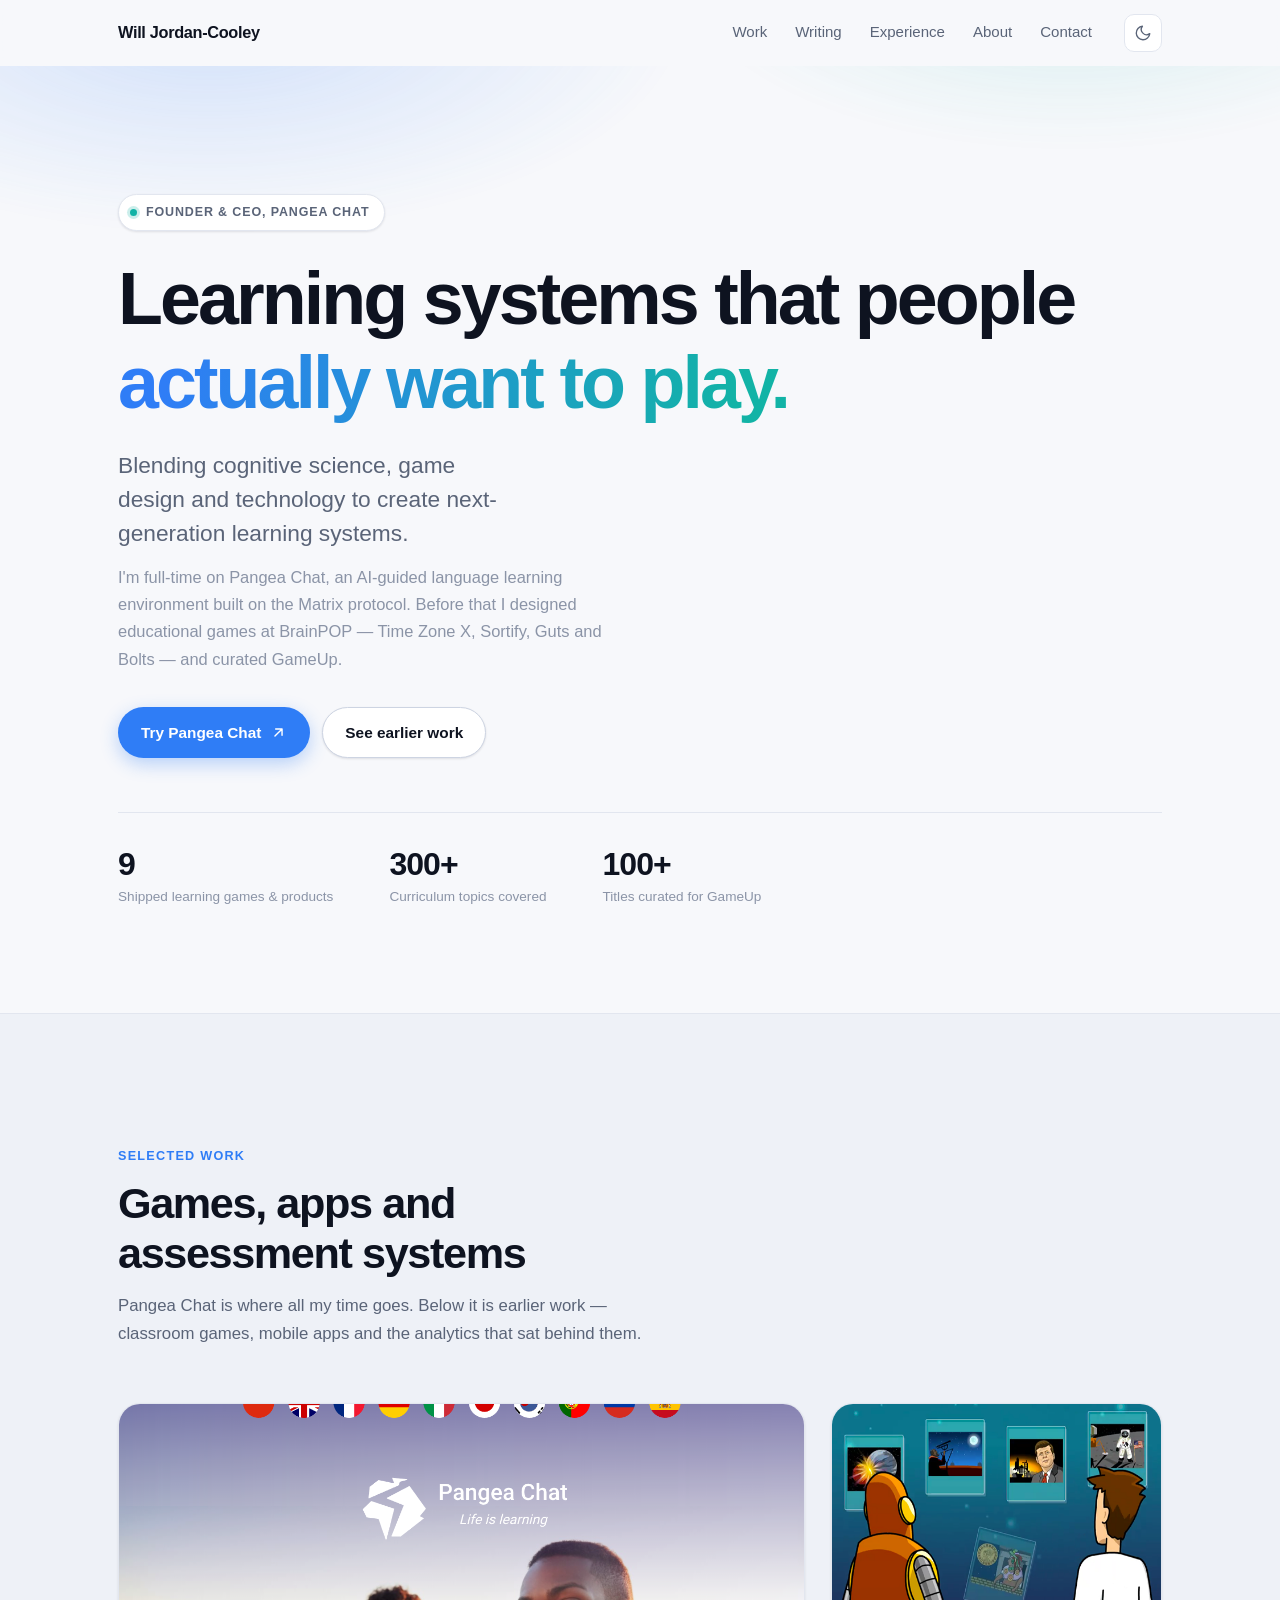
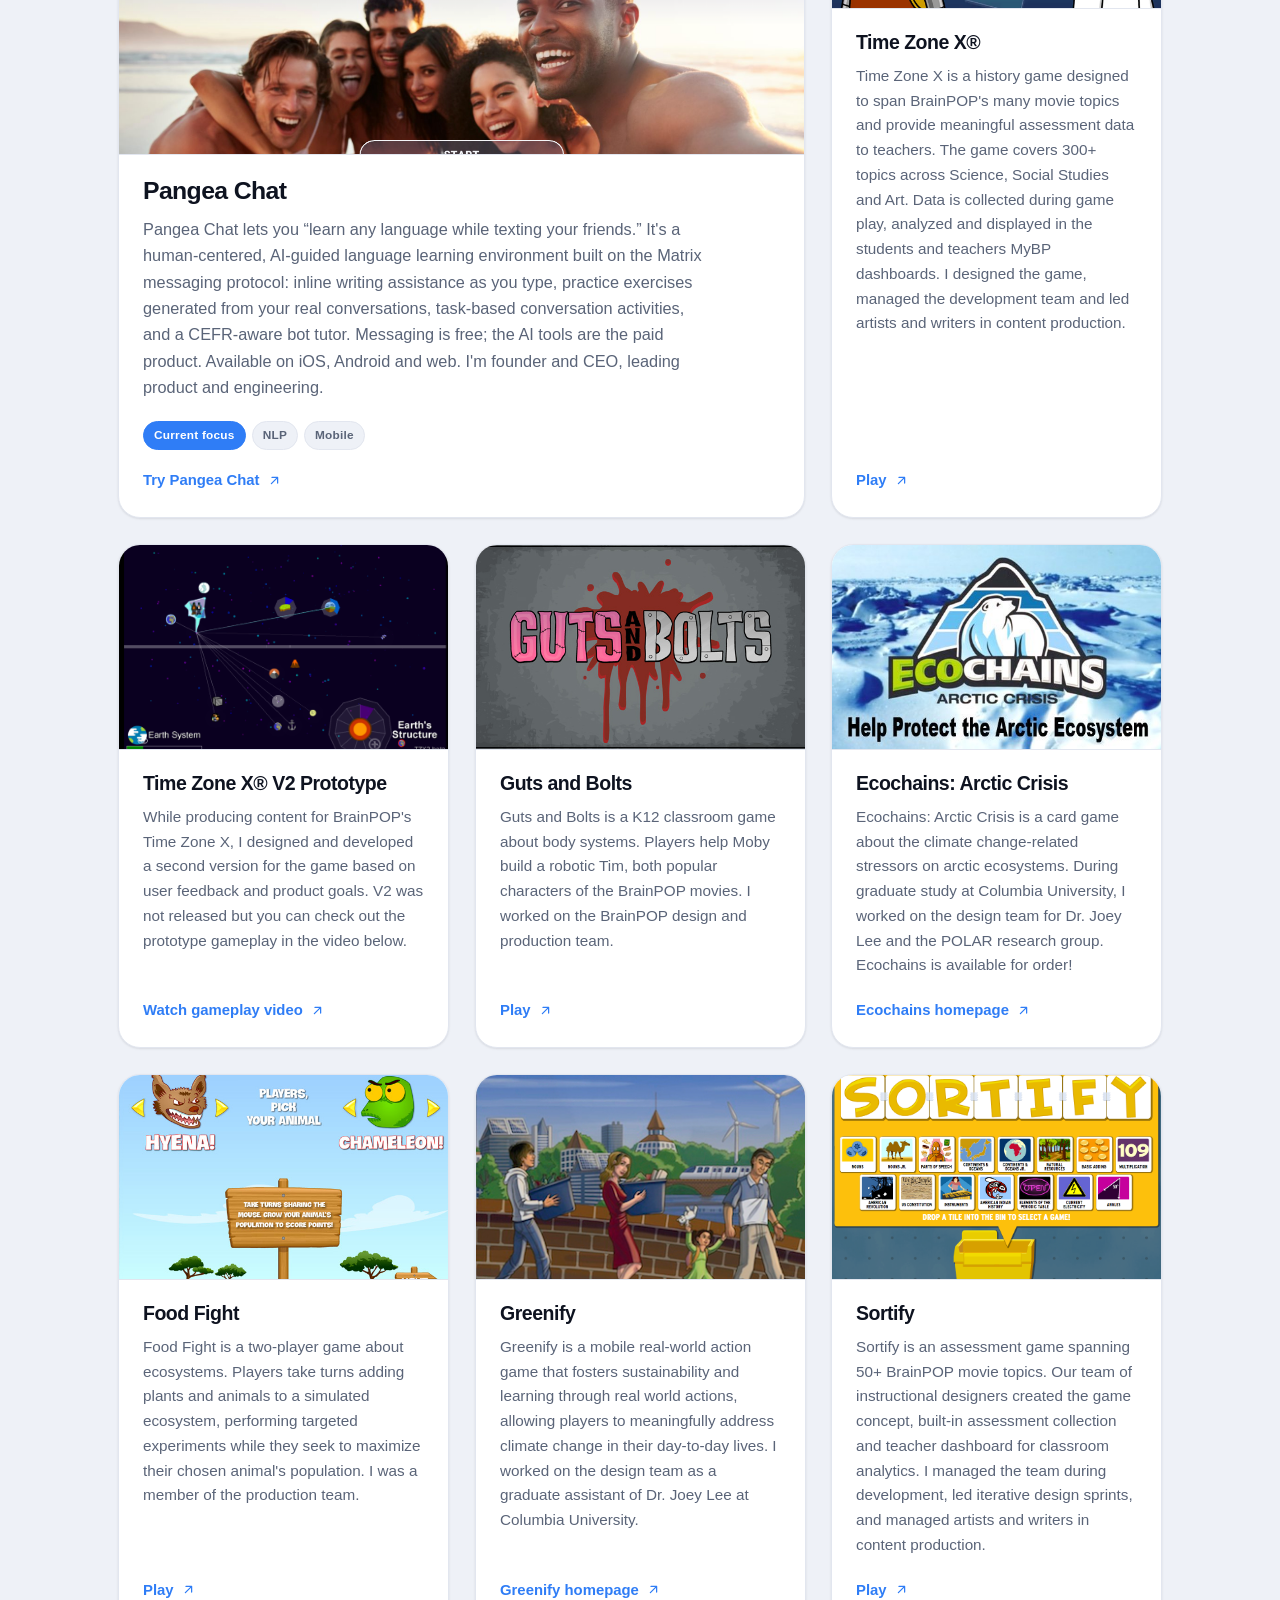
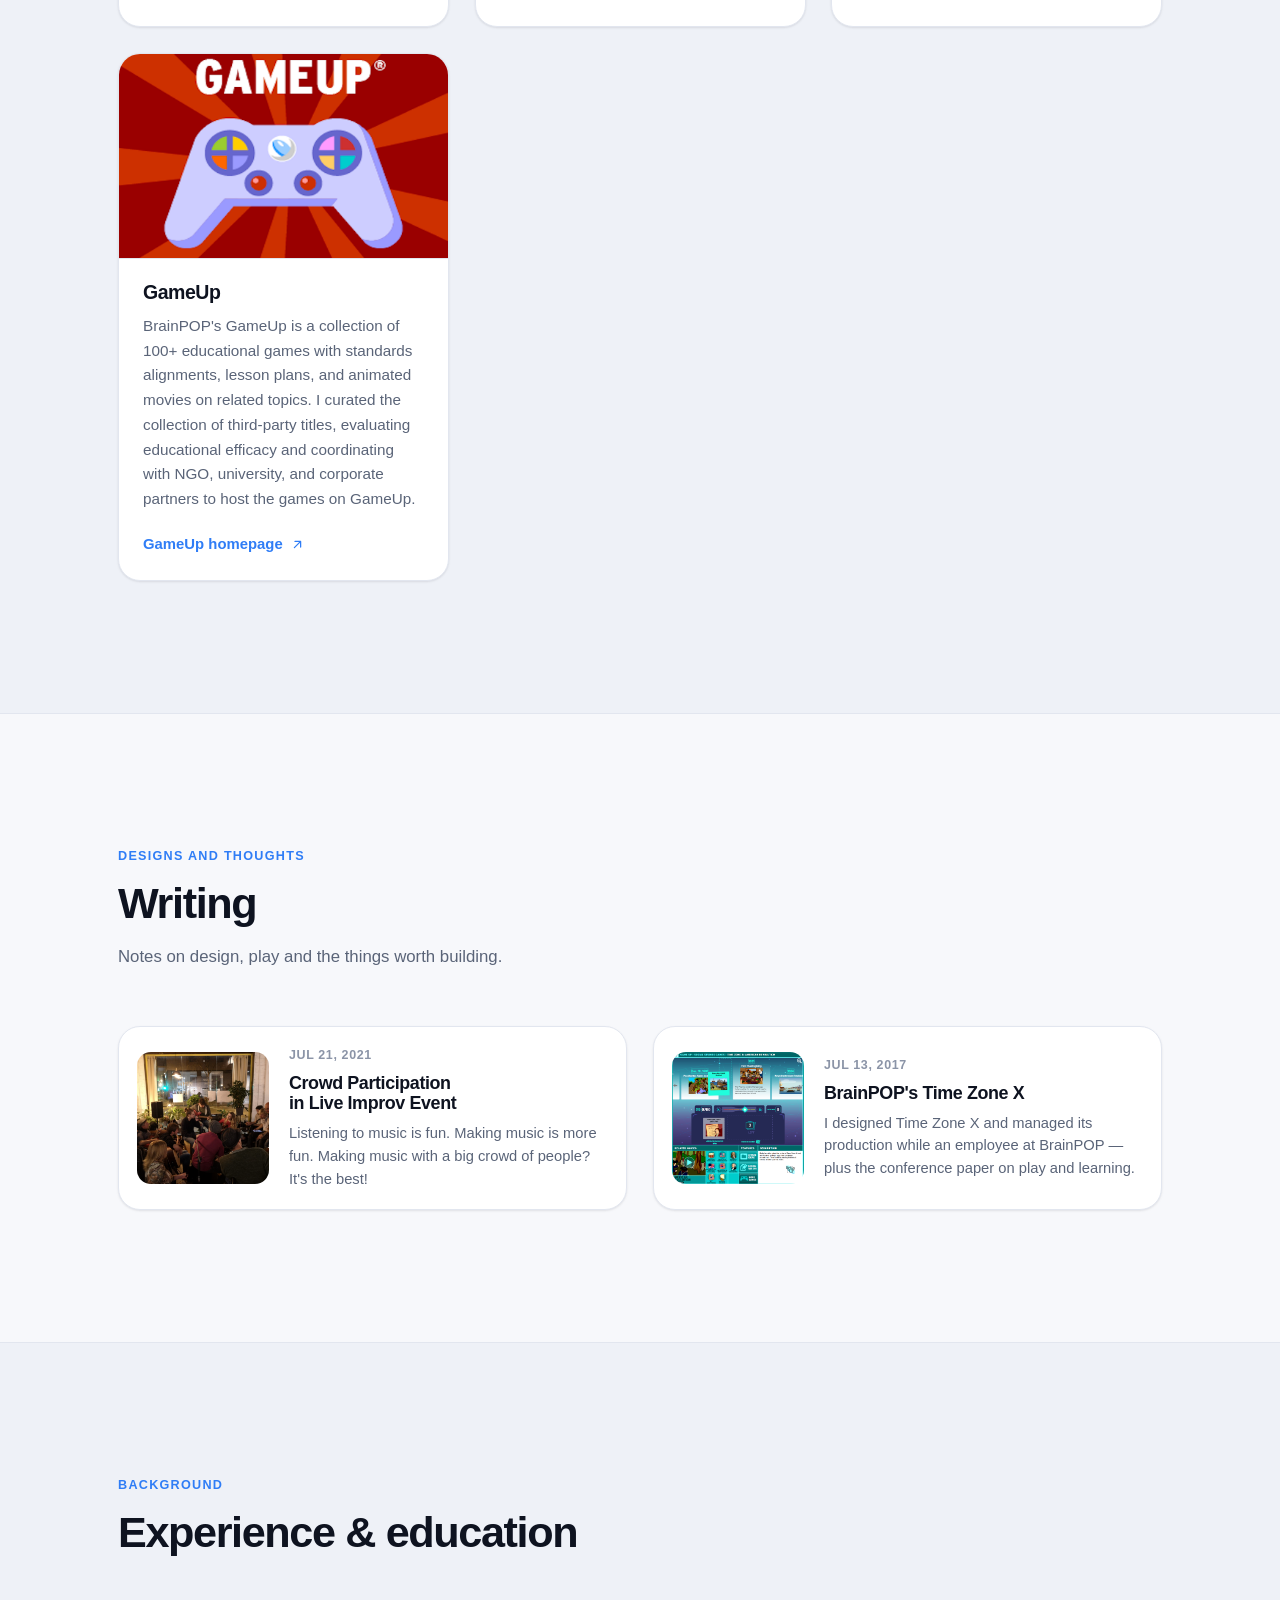
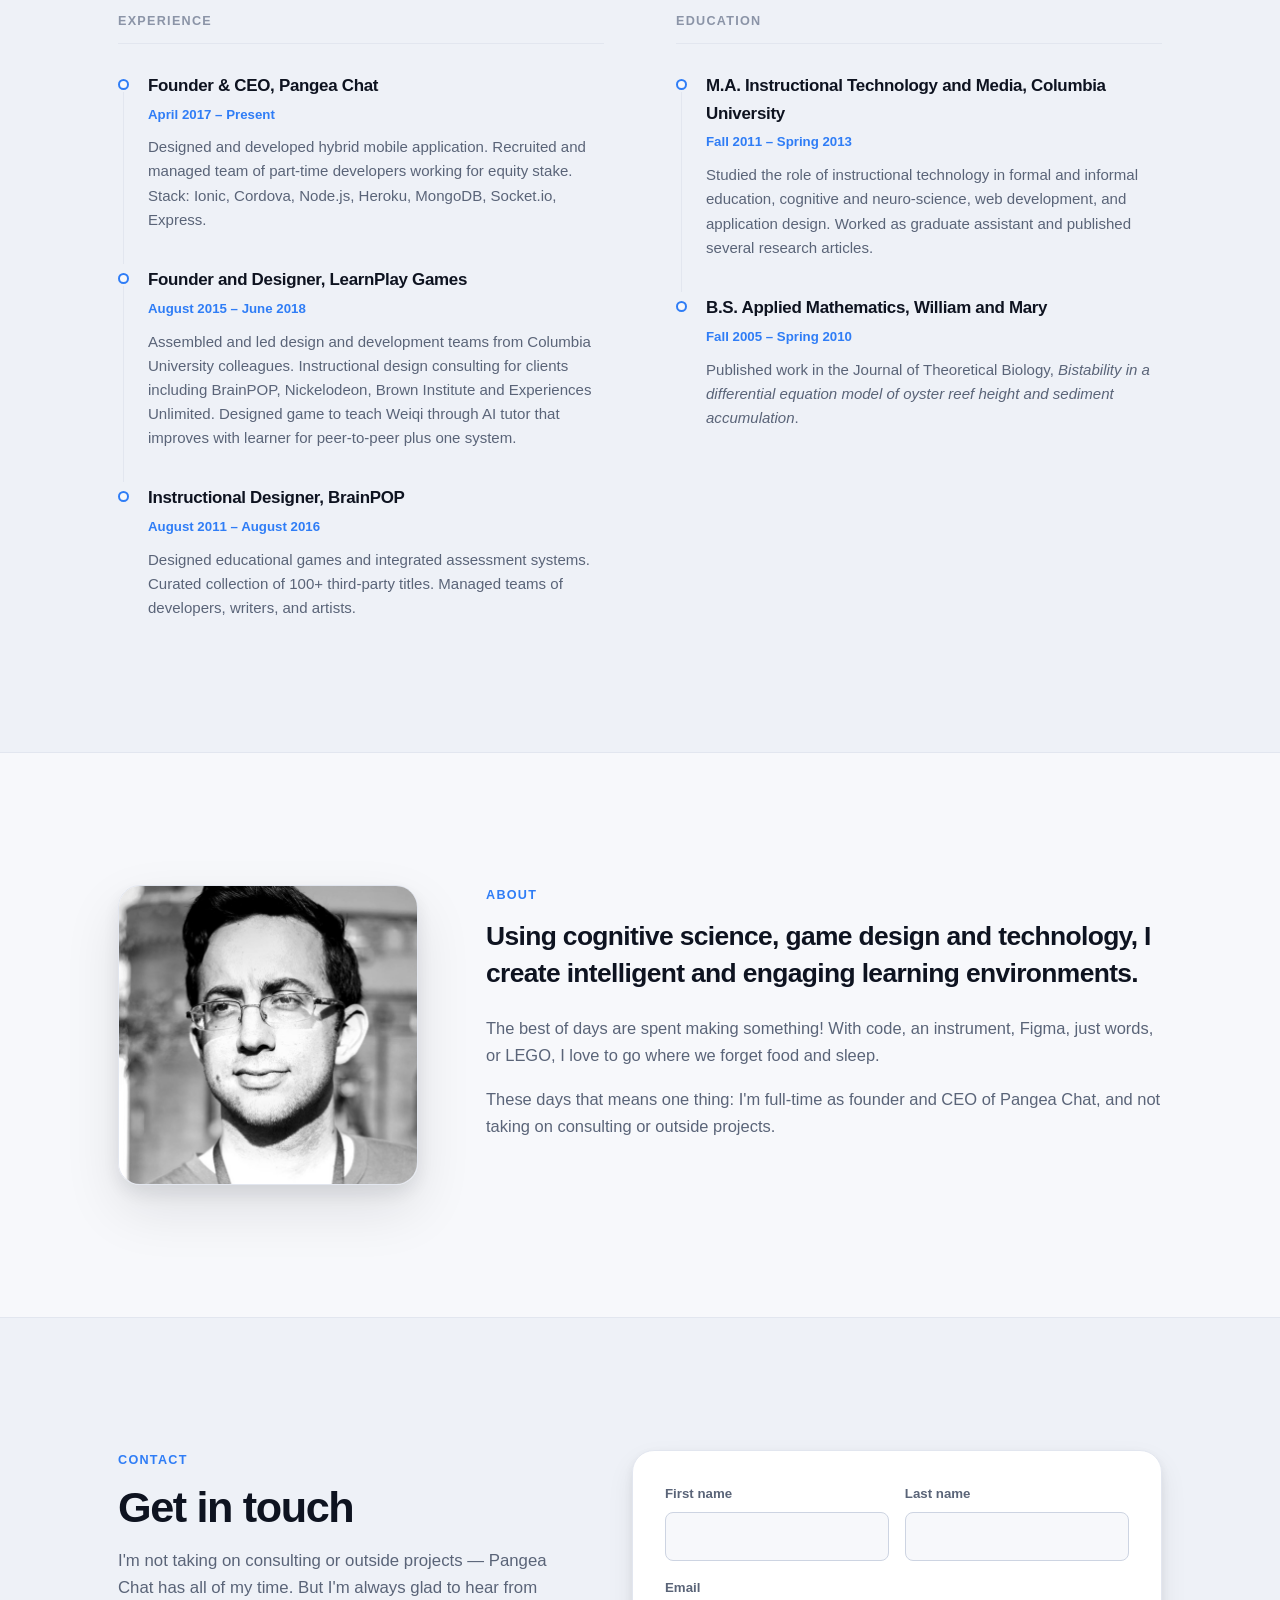
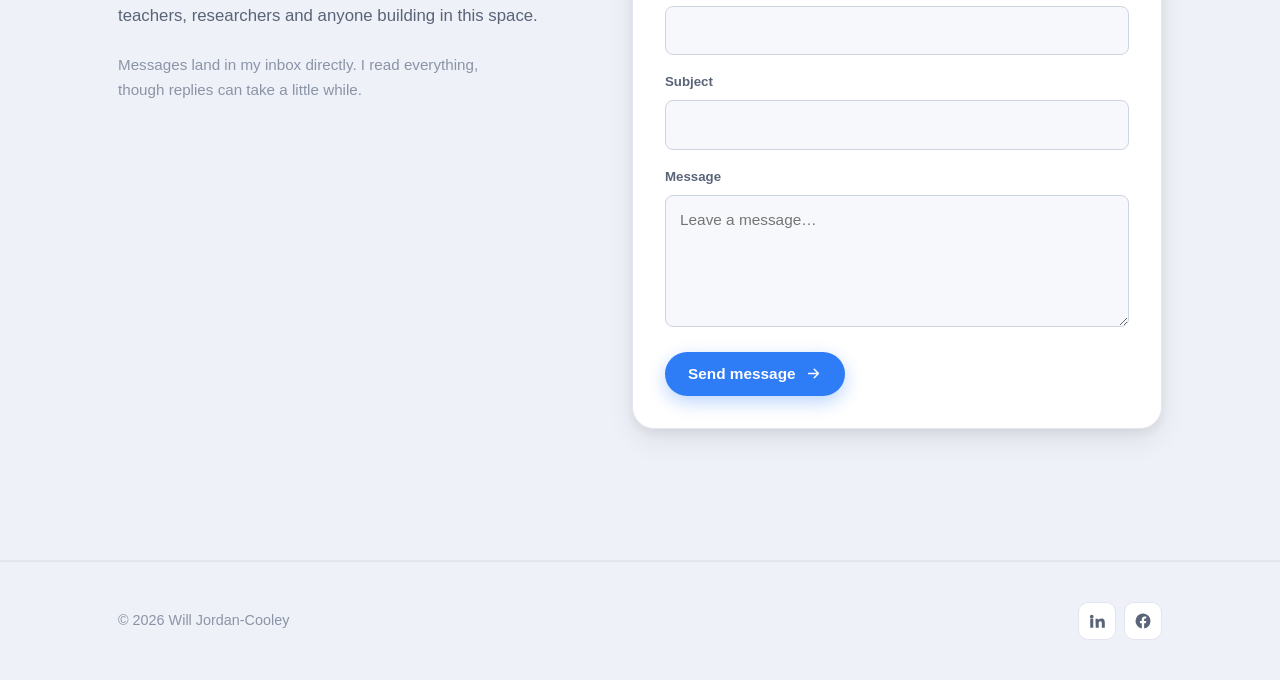
==== index.html @ 18a3acca "Static rebuild of willjordancooley.com" ====
<!doctype html>
<html lang="en">
<head>
<meta charset="utf-8">
<meta name="viewport" content="width=device-width, initial-scale=1">
<title>Will Jordan-Cooley — Learning systems, game design, cognitive science</title>
<meta name="description" content="Blending cognitive science, game design and technology to create next-generation learning systems. Portfolio of Will Jordan-Cooley — founder of Pangea Chat, designer of BrainPOP's Time Zone X, Sortify and GameUp.">
<meta name="author" content="Will Jordan-Cooley">
<link rel="canonical" href="https://www.willjordancooley.com/">

<meta property="og:type" content="website">
<meta property="og:title" content="Will Jordan-Cooley">
<meta property="og:description" content="Blending cognitive science, game design and technology to create next-generation learning systems.">
<meta property="og:url" content="https://www.willjordancooley.com/">
<meta property="og:image" content="assets/img/pangea-chat.png">
<meta name="twitter:card" content="summary_large_image">

<link rel="icon" href="data:image/svg+xml,<svg xmlns='http://www.w3.org/2000/svg' viewBox='0 0 100 100'><text y='.9em' font-size='90'>🧠</text></svg>">
<link rel="preload" as="image" href="assets/img/pangea-chat.png">
<link rel="stylesheet" href="assets/css/styles.css">

<script>
  // Set the theme before first paint so there is no flash.
  (function () {
    try {
      var t = localStorage.getItem("theme");
      if (t === "light" || t === "dark") document.documentElement.setAttribute("data-theme", t);
    } catch (e) {}
  })();
</script>
</head>

<body>
<a class="skip-link" href="#main">Skip to content</a>

<header class="nav" id="nav">
  <div class="nav__inner">
    <a class="nav__brand" href="#top">Will Jordan-Cooley</a>

    <nav aria-label="Primary">
      <ul class="nav__links" id="navLinks">
        <li><a href="#work">Work</a></li>
        <li><a href="#writing">Writing</a></li>
        <li><a href="#experience">Experience</a></li>
        <li><a href="#about">About</a></li>
        <li><a href="#contact">Contact</a></li>
      </ul>
    </nav>

    <button class="icon-btn theme-toggle" id="themeToggle" type="button" aria-label="Toggle colour theme">
      <svg class="i-moon" viewBox="0 0 24 24" fill="none" stroke="currentColor" stroke-width="1.8" stroke-linecap="round" stroke-linejoin="round" aria-hidden="true"><path d="M21 12.8A9 9 0 1 1 11.2 3a7 7 0 0 0 9.8 9.8z"/></svg>
      <svg class="i-sun" viewBox="0 0 24 24" fill="none" stroke="currentColor" stroke-width="1.8" stroke-linecap="round" stroke-linejoin="round" aria-hidden="true"><circle cx="12" cy="12" r="4"/><path d="M12 2v2M12 20v2M4.9 4.9l1.4 1.4M17.7 17.7l1.4 1.4M2 12h2M20 12h2M4.9 19.1l1.4-1.4M17.7 6.3l1.4-1.4"/></svg>
    </button>

    <button class="icon-btn nav__menu" id="navToggle" type="button" aria-label="Toggle menu" aria-expanded="false" aria-controls="navLinks">
      <svg viewBox="0 0 24 24" fill="none" stroke="currentColor" stroke-width="1.9" stroke-linecap="round" aria-hidden="true"><path d="M4 7h16M4 12h16M4 17h16"/></svg>
    </button>
  </div>
</header>

<main id="main">

  <!-- ================= Hero ================= -->
  <section class="hero" id="top">
    <div class="hero__glow" aria-hidden="true"></div>
    <div class="wrap hero__inner">
      <span class="eyebrow"><span class="dot"></span> Founder &amp; CEO, Pangea Chat</span>

      <h1>Learning systems that people<br><span class="grad">actually want to play.</span></h1>

      <p class="hero__lede">
        Blending cognitive science, game design and technology to create
        next-generation learning systems.
      </p>

      <p class="hero__sub">
        I'm full-time on Pangea Chat, an AI-guided language learning environment built on
        the Matrix protocol. Before that I designed educational games at BrainPOP &mdash;
        Time Zone X, Sortify, Guts and Bolts &mdash; and curated GameUp.
      </p>

      <div class="btn-row">
        <a class="btn btn--primary" href="https://www.pangeachat.com/" target="_blank" rel="noopener">
          Try Pangea Chat
          <svg viewBox="0 0 24 24" fill="none" stroke="currentColor" stroke-width="2" stroke-linecap="round" stroke-linejoin="round" aria-hidden="true"><path d="M7 17 17 7M8 7h9v9"/></svg>
        </a>
        <a class="btn btn--ghost" href="#work">See earlier work</a>
      </div>

      <div class="stats">
        <div class="stat">
          <div class="stat__n">9</div>
          <div class="stat__l">Shipped learning games &amp; products</div>
        </div>
        <div class="stat">
          <div class="stat__n">300+</div>
          <div class="stat__l">Curriculum topics covered</div>
        </div>
        <div class="stat">
          <div class="stat__n">100+</div>
          <div class="stat__l">Titles curated for GameUp</div>
        </div>
      </div>
    </div>
  </section>

  <!-- ================= Work ================= -->
  <section class="section section--sunken" id="work">
    <div class="wrap">
      <div class="section__head reveal">
        <span class="section__kicker">Selected work</span>
        <h2 class="section__title">Games, apps and assessment systems</h2>
        <p class="section__sub">
          Pangea Chat is where all my time goes. Below it is earlier work &mdash; classroom
          games, mobile apps and the analytics that sat behind them.
        </p>
      </div>

      <div class="grid">

        <article class="card card--featured reveal">
          <div class="card__media">
            <img src="assets/img/pangea-chat.png" alt="Pangea Chat app start screen showing language flags and a group of friends" width="1310" height="862">
          </div>
          <div class="card__body">
            <h3 class="card__title">Pangea Chat</h3>
            <p class="card__text">
              Pangea Chat lets you &ldquo;learn any language while texting your friends.&rdquo;
              It's a human-centered, AI-guided language learning environment built on the
              Matrix messaging protocol: inline writing assistance as you type, practice
              exercises generated from your real conversations, task-based conversation
              activities, and a CEFR-aware bot tutor. Messaging is free; the AI tools are
              the paid product. Available on iOS, Android and web. I'm founder and CEO,
              leading product and engineering.
            </p>
            <ul class="tags" aria-label="Details">
              <li class="tag tag--now">Current focus</li>
              <li class="tag">NLP</li>
              <li class="tag">Mobile</li>
            </ul>
            <a class="card__link" href="https://www.pangeachat.com/" target="_blank" rel="noopener">
              Try Pangea Chat
              <svg viewBox="0 0 24 24" fill="none" stroke="currentColor" stroke-width="2" stroke-linecap="round" stroke-linejoin="round" aria-hidden="true"><path d="M7 17 17 7M8 7h9v9"/></svg>
            </a>
          </div>
        </article>

        <article class="card reveal">
          <div class="card__media">
            <img src="assets/img/time-zone-x.png" alt="Time Zone X gameplay: Tim and Moby placing historical event cards on a timeline" loading="lazy" width="578" height="432">
          </div>
          <div class="card__body">
            <h3 class="card__title">Time Zone X&reg;</h3>
            <p class="card__text">
              Time Zone X is a history game designed to span BrainPOP's many movie topics
              and provide meaningful assessment data to teachers. The game covers 300+
              topics across Science, Social Studies and Art. Data is collected during game
              play, analyzed and displayed in the students and teachers MyBP dashboards. I
              designed the game, managed the development team and led artists and writers
              in content production.
            </p>
            <a class="card__link" href="https://www.brainpop.com/games/timezonex/" target="_blank" rel="noopener">
              Play
              <svg viewBox="0 0 24 24" fill="none" stroke="currentColor" stroke-width="2" stroke-linecap="round" stroke-linejoin="round" aria-hidden="true"><path d="M7 17 17 7M8 7h9v9"/></svg>
            </a>
          </div>
        </article>

        <article class="card reveal">
          <div class="card__media">
            <img src="assets/img/time-zone-x-v2.png" alt="Time Zone X version 2 prototype interface" loading="lazy" width="1600" height="1074">
          </div>
          <div class="card__body">
            <h3 class="card__title">Time Zone X&reg; V2 Prototype</h3>
            <p class="card__text">
              While producing content for BrainPOP's Time Zone X, I designed and developed
              a second version for the game based on user feedback and product goals. V2
              was not released but you can check out the prototype gameplay in the video
              below.
            </p>
            <a class="card__link" href="https://youtu.be/HBecdbXhRU8" target="_blank" rel="noopener">
              Watch gameplay video
              <svg viewBox="0 0 24 24" fill="none" stroke="currentColor" stroke-width="2" stroke-linecap="round" stroke-linejoin="round" aria-hidden="true"><path d="M7 17 17 7M8 7h9v9"/></svg>
            </a>
          </div>
        </article>

        <article class="card reveal">
          <div class="card__media">
            <img src="assets/img/guts-and-bolts.png" alt="Guts and Bolts gameplay showing body systems being assembled into a robot" loading="lazy" width="578" height="432">
          </div>
          <div class="card__body">
            <h3 class="card__title">Guts and Bolts</h3>
            <p class="card__text">
              Guts and Bolts is a K12 classroom game about body systems. Players help Moby
              build a robotic Tim, both popular characters of the BrainPOP movies. I worked
              on the BrainPOP design and production team.
            </p>
            <a class="card__link" href="https://www.brainpop.com/games/gutsandbolts/" target="_blank" rel="noopener">
              Play
              <svg viewBox="0 0 24 24" fill="none" stroke="currentColor" stroke-width="2" stroke-linecap="round" stroke-linejoin="round" aria-hidden="true"><path d="M7 17 17 7M8 7h9v9"/></svg>
            </a>
          </div>
        </article>

        <article class="card reveal">
          <div class="card__media">
            <img src="assets/img/ecochains.jpg" alt="Ecochains: Arctic Crisis card game layout" loading="lazy" width="587" height="309">
          </div>
          <div class="card__body">
            <h3 class="card__title">Ecochains: Arctic Crisis</h3>
            <p class="card__text">
              Ecochains: Arctic Crisis is a card game about the climate change-related
              stressors on arctic ecosystems. During graduate study at Columbia University,
              I worked on the design team for Dr. Joey Lee and the POLAR research group.
              Ecochains is available for order!
            </p>
            <a class="card__link" href="https://thepolarhub.org/core-projects/ecochains.html" target="_blank" rel="noopener">
              Ecochains homepage
              <svg viewBox="0 0 24 24" fill="none" stroke="currentColor" stroke-width="2" stroke-linecap="round" stroke-linejoin="round" aria-hidden="true"><path d="M7 17 17 7M8 7h9v9"/></svg>
            </a>
          </div>
        </article>

        <article class="card reveal">
          <div class="card__media">
            <img src="assets/img/food-fight.png" alt="Food Fight two-player ecosystem simulation gameplay" loading="lazy" width="578" height="432">
          </div>
          <div class="card__body">
            <h3 class="card__title">Food Fight</h3>
            <p class="card__text">
              Food Fight is a two-player game about ecosystems. Players take turns adding
              plants and animals to a simulated ecosystem, performing targeted experiments
              while they seek to maximize their chosen animal's population. I was a member
              of the production team.
            </p>
            <a class="card__link" href="https://www.brainpop.com/games/foodfight/" target="_blank" rel="noopener">
              Play
              <svg viewBox="0 0 24 24" fill="none" stroke="currentColor" stroke-width="2" stroke-linecap="round" stroke-linejoin="round" aria-hidden="true"><path d="M7 17 17 7M8 7h9v9"/></svg>
            </a>
          </div>
        </article>

        <article class="card reveal">
          <div class="card__media">
            <img src="assets/img/greenify.png" alt="Greenify mobile sustainability game interface" loading="lazy" width="385" height="211">
          </div>
          <div class="card__body">
            <h3 class="card__title">Greenify</h3>
            <p class="card__text">
              Greenify is a mobile real-world action game that fosters sustainability and
              learning through real world actions, allowing players to meaningfully address
              climate change in their day-to-day lives. I worked on the design team as a
              graduate assistant of Dr. Joey Lee at Columbia University.
            </p>
            <a class="card__link" href="https://ccnmtl.github.io/polarhub/core_projects/greenify.html" target="_blank" rel="noopener">
              Greenify homepage
              <svg viewBox="0 0 24 24" fill="none" stroke="currentColor" stroke-width="2" stroke-linecap="round" stroke-linejoin="round" aria-hidden="true"><path d="M7 17 17 7M8 7h9v9"/></svg>
            </a>
          </div>
        </article>

        <article class="card reveal">
          <div class="card__media">
            <img src="assets/img/sortify.png" alt="Sortify assessment game board with sortable topic tiles" loading="lazy" width="952" height="658">
          </div>
          <div class="card__body">
            <h3 class="card__title">Sortify</h3>
            <p class="card__text">
              Sortify is an assessment game spanning 50+ BrainPOP movie topics. Our team of
              instructional designers created the game concept, built-in assessment
              collection and teacher dashboard for classroom analytics. I managed the team
              during development, led iterative design sprints, and managed artists and
              writers in content production.
            </p>
            <a class="card__link" href="https://www.brainpop.com/games/sortify/" target="_blank" rel="noopener">
              Play
              <svg viewBox="0 0 24 24" fill="none" stroke="currentColor" stroke-width="2" stroke-linecap="round" stroke-linejoin="round" aria-hidden="true"><path d="M7 17 17 7M8 7h9v9"/></svg>
            </a>
          </div>
        </article>

        <article class="card reveal">
          <div class="card__media">
            <img src="assets/img/gameup.png" alt="BrainPOP GameUp collection of educational games" loading="lazy" width="449" height="292">
          </div>
          <div class="card__body">
            <h3 class="card__title">GameUp</h3>
            <p class="card__text">
              BrainPOP's GameUp is a collection of 100+ educational games with standards
              alignments, lesson plans, and animated movies on related topics. I curated the
              collection of third-party titles, evaluating educational efficacy and
              coordinating with NGO, university, and corporate partners to host the games on
              GameUp.
            </p>
            <a class="card__link" href="https://www.brainpop.com/games/" target="_blank" rel="noopener">
              GameUp homepage
              <svg viewBox="0 0 24 24" fill="none" stroke="currentColor" stroke-width="2" stroke-linecap="round" stroke-linejoin="round" aria-hidden="true"><path d="M7 17 17 7M8 7h9v9"/></svg>
            </a>
          </div>
        </article>

      </div>
    </div>
  </section>

  <!-- ================= Writing ================= -->
  <section class="section" id="writing">
    <div class="wrap">
      <div class="section__head reveal">
        <span class="section__kicker">Designs and thoughts</span>
        <h2 class="section__title">Writing</h2>
        <p class="section__sub">Notes on design, play and the things worth building.</p>
      </div>

      <div class="posts">
        <a class="post-card reveal" href="writing/crowd-participation-in-live-improv-event.html">
          <div class="post-card__thumb">
            <img src="assets/img/post-improv.jpg" alt="A crowd taking part in a live improv music event" loading="lazy">
          </div>
          <div>
            <div class="post-card__date">Jul 21, 2021</div>
            <h3 class="post-card__title">Crowd Participation in Live Improv Event</h3>
            <p class="post-card__excerpt">
              Listening to music is fun. Making music is more fun. Making music with a big
              crowd of people? It's the best!
            </p>
          </div>
        </a>

        <a class="post-card reveal" href="writing/brainpops-time-zone-x.html">
          <div class="post-card__thumb">
            <img src="assets/img/post-timezonex.png" alt="BrainPOP's Time Zone X key art" loading="lazy">
          </div>
          <div>
            <div class="post-card__date">Jul 13, 2017</div>
            <h3 class="post-card__title">BrainPOP's Time Zone X</h3>
            <p class="post-card__excerpt">
              I designed Time Zone X and managed its production while an employee at
              BrainPOP &mdash; plus the conference paper on play and learning.
            </p>
          </div>
        </a>
      </div>
    </div>
  </section>

  <!-- ================= Experience ================= -->
  <section class="section section--sunken" id="experience">
    <div class="wrap">
      <div class="section__head reveal">
        <span class="section__kicker">Background</span>
        <h2 class="section__title">Experience &amp; education</h2>
      </div>

      <div class="cols">
        <div class="reveal">
          <h3 class="col__label">Experience</h3>
          <ol class="tl">
            <li class="tl__item">
              <div class="tl__role">Founder &amp; CEO, Pangea Chat</div>
              <div class="tl__meta">April 2017 &ndash; Present</div>
              <p class="tl__desc">
                Designed and developed hybrid mobile application. Recruited and managed team
                of part-time developers working for equity stake. Stack: Ionic, Cordova,
                Node.js, Heroku, MongoDB, Socket.io, Express.
              </p>
            </li>
            <li class="tl__item">
              <div class="tl__role">Founder and Designer, LearnPlay Games</div>
              <div class="tl__meta">August 2015 &ndash; June 2018</div>
              <p class="tl__desc">
                Assembled and led design and development teams from Columbia University
                colleagues. Instructional design consulting for clients including BrainPOP,
                Nickelodeon, Brown Institute and Experiences Unlimited. Designed game to
                teach Weiqi through AI tutor that improves with learner for peer-to-peer
                plus one system.
              </p>
            </li>
            <li class="tl__item">
              <div class="tl__role">Instructional Designer, BrainPOP</div>
              <div class="tl__meta">August 2011 &ndash; August 2016</div>
              <p class="tl__desc">
                Designed educational games and integrated assessment systems. Curated
                collection of 100+ third-party titles. Managed teams of developers, writers,
                and artists.
              </p>
            </li>
          </ol>
        </div>

        <div class="reveal">
          <h3 class="col__label">Education</h3>
          <ol class="tl">
            <li class="tl__item">
              <div class="tl__role">M.A. Instructional Technology and Media, Columbia University</div>
              <div class="tl__meta">Fall 2011 &ndash; Spring 2013</div>
              <p class="tl__desc">
                Studied the role of instructional technology in formal and informal
                education, cognitive and neuro-science, web development, and application
                design. Worked as graduate assistant and published several research
                articles.
              </p>
            </li>
            <li class="tl__item">
              <div class="tl__role">B.S. Applied Mathematics, William and Mary</div>
              <div class="tl__meta">Fall 2005 &ndash; Spring 2010</div>
              <p class="tl__desc">
                Published work in the Journal of Theoretical Biology, <em>Bistability in a
                differential equation model of oyster reef height and sediment
                accumulation</em>.
              </p>
            </li>
          </ol>
        </div>
      </div>
    </div>
  </section>

  <!-- ================= About ================= -->
  <section class="section" id="about">
    <div class="wrap">
      <div class="about">
        <div class="about__photo reveal">
          <img src="assets/img/profile.jpg" alt="Portrait of Will Jordan-Cooley" loading="lazy" width="600" height="600">
        </div>

        <div class="reveal">
          <span class="section__kicker">About</span>
          <p class="about__quote">
            Using cognitive science, game design and technology, I create intelligent and
            engaging learning environments.
          </p>
          <p class="about__body">
            The best of days are spent making something! With code, an instrument, Figma,
            just words, or LEGO, I love to go where we forget food and sleep.
          </p>
          <p class="about__body">
            These days that means one thing: I'm full-time as founder and CEO of Pangea
            Chat, and not taking on consulting or outside projects.
          </p>
        </div>
      </div>
    </div>
  </section>

  <!-- ================= Contact ================= -->
  <section class="section section--sunken" id="contact">
    <div class="wrap">
      <div class="contact">
        <div class="reveal">
          <span class="section__kicker">Contact</span>
          <h2 class="section__title">Get in touch</h2>
          <p class="section__sub">
            I'm not taking on consulting or outside projects &mdash; Pangea Chat has all of
            my time. But I'm always glad to hear from teachers, researchers and anyone
            building in this space.
          </p>
          <p class="contact__note">
            Messages land in my inbox directly. I read everything, though replies can take
            a little while.
          </p>
        </div>

        <!-- The action is a form-relay endpoint; swap FORM_ENDPOINT_HERE for the real
             one (see README). The JS below posts via fetch and falls back to a normal
             form POST if JS is unavailable. -->
        <form class="form reveal"
              id="contactForm"
              action="FORM_ENDPOINT_HERE"
              method="POST">
          <div class="field-row">
            <div class="field">
              <label for="firstName">First name</label>
              <input type="text" id="firstName" name="firstName" autocomplete="given-name" required>
            </div>
            <div class="field">
              <label for="lastName">Last name</label>
              <input type="text" id="lastName" name="lastName" autocomplete="family-name">
            </div>
          </div>

          <div class="field">
            <label for="email">Email</label>
            <input type="email" id="email" name="email" autocomplete="email" required>
          </div>

          <div class="field">
            <label for="subject">Subject</label>
            <input type="text" id="subject" name="_subject">
          </div>

          <div class="field">
            <label for="message">Message</label>
            <textarea id="message" name="message" placeholder="Leave a message&hellip;" required></textarea>
          </div>

          <!-- Honeypot: real people never see or fill this. -->
          <div class="hp" aria-hidden="true">
            <label for="company">Company (leave blank)</label>
            <input type="text" id="company" name="_gotcha" tabindex="-1" autocomplete="off">
          </div>

          <div class="form__foot">
            <button class="btn btn--primary" type="submit" id="contactSubmit">
              <span data-label>Send message</span>
              <svg viewBox="0 0 24 24" fill="none" stroke="currentColor" stroke-width="2" stroke-linecap="round" stroke-linejoin="round" aria-hidden="true"><path d="M5 12h14M13 6l6 6-6 6"/></svg>
            </button>
          </div>

          <p class="form__status" id="formStatus" role="status" aria-live="polite"></p>
        </form>
      </div>
    </div>
  </section>

</main>

<footer class="footer">
  <div class="wrap footer__inner">
    <p>&copy; <span id="year">2026</span> Will Jordan-Cooley</p>
    <div class="footer__social">
      <a class="icon-btn" href="https://www.linkedin.com/in/jordan-cooley/" target="_blank" rel="noopener" aria-label="LinkedIn">
        <svg viewBox="0 0 24 24" fill="currentColor" aria-hidden="true"><path d="M4.98 3.5a2.5 2.5 0 1 1 0 5 2.5 2.5 0 0 1 0-5zM3 9h4v12H3zM10 9h3.8v1.7h.05c.53-.95 1.83-1.95 3.77-1.95 4.03 0 4.78 2.5 4.78 5.75V21h-4v-5.6c0-1.33-.03-3.05-1.9-3.05-1.9 0-2.2 1.45-2.2 2.95V21h-4z"/></svg>
      </a>
      <a class="icon-btn" href="https://www.facebook.com/wjordancooley" target="_blank" rel="noopener" aria-label="Facebook">
        <svg viewBox="0 0 24 24" fill="currentColor" aria-hidden="true"><path d="M22 12a10 10 0 1 0-11.6 9.9v-7H7.9V12h2.5V9.8c0-2.5 1.5-3.9 3.8-3.9 1.1 0 2.2.2 2.2.2v2.5h-1.3c-1.2 0-1.6.8-1.6 1.6V12h2.8l-.4 2.9h-2.4v7A10 10 0 0 0 22 12z"/></svg>
      </a>
    </div>
  </div>
</footer>

<script src="assets/js/main.js"></script>
</body>
</html>
---- assets/css/styles.css ----
/* ==========================================================================
   Will Jordan-Cooley — portfolio
   ========================================================================== */

/* ---------- Tokens ---------- */
:root {
  --bg: #f7f8fb;
  --bg-elev: #ffffff;
  --bg-sunken: #eef1f7;
  --text: #0e1320;
  --text-muted: #5a6478;
  --text-faint: #8b94a7;
  --border: #e2e6ef;
  --border-strong: #cdd4e2;

  --accent: #2f7df6;
  --accent-2: #12b3a6;
  --accent-soft: rgba(47, 125, 246, 0.1);
  --on-accent: #ffffff;

  --shadow-sm: 0 1px 2px rgba(14, 19, 32, 0.05), 0 1px 3px rgba(14, 19, 32, 0.06);
  --shadow-md: 0 4px 12px rgba(14, 19, 32, 0.07), 0 12px 28px rgba(14, 19, 32, 0.07);
  --shadow-lg: 0 8px 20px rgba(14, 19, 32, 0.09), 0 24px 56px rgba(14, 19, 32, 0.1);

  --radius-sm: 8px;
  --radius: 14px;
  --radius-lg: 22px;

  --maxw: 1140px;
  --gutter: clamp(20px, 5vw, 48px);
  --section-y: clamp(72px, 11vw, 132px);

  --nav-h: 66px;
  --font: "Inter var", "Inter", -apple-system, BlinkMacSystemFont, "Segoe UI",
    Roboto, "Helvetica Neue", Arial, sans-serif;
  --font-mono: ui-monospace, SFMono-Regular, "SF Mono", Menlo, Consolas, monospace;
}

@media (prefers-color-scheme: dark) {
  :root {
    --bg: #0a0d14;
    --bg-elev: #121826;
    --bg-sunken: #0d121c;
    --text: #e9edf6;
    --text-muted: #9aa5bb;
    --text-faint: #6c7691;
    --border: #1e2637;
    --border-strong: #2c364b;

    --accent: #6aa6ff;
    --accent-2: #2fd4c4;
    --accent-soft: rgba(106, 166, 255, 0.14);
    --on-accent: #07101f;

    --shadow-sm: 0 1px 2px rgba(0, 0, 0, 0.4);
    --shadow-md: 0 4px 12px rgba(0, 0, 0, 0.4), 0 12px 28px rgba(0, 0, 0, 0.36);
    --shadow-lg: 0 8px 20px rgba(0, 0, 0, 0.45), 0 24px 56px rgba(0, 0, 0, 0.45);
  }
}

/* Explicit overrides — the theme toggle stamps data-theme on <html>. */
:root[data-theme="light"] {
  --bg: #f7f8fb;
  --bg-elev: #ffffff;
  --bg-sunken: #eef1f7;
  --text: #0e1320;
  --text-muted: #5a6478;
  --text-faint: #8b94a7;
  --border: #e2e6ef;
  --border-strong: #cdd4e2;
  --accent: #2f7df6;
  --accent-2: #12b3a6;
  --accent-soft: rgba(47, 125, 246, 0.1);
  --on-accent: #ffffff;
  --shadow-sm: 0 1px 2px rgba(14, 19, 32, 0.05), 0 1px 3px rgba(14, 19, 32, 0.06);
  --shadow-md: 0 4px 12px rgba(14, 19, 32, 0.07), 0 12px 28px rgba(14, 19, 32, 0.07);
  --shadow-lg: 0 8px 20px rgba(14, 19, 32, 0.09), 0 24px 56px rgba(14, 19, 32, 0.1);
}

:root[data-theme="dark"] {
  --bg: #0a0d14;
  --bg-elev: #121826;
  --bg-sunken: #0d121c;
  --text: #e9edf6;
  --text-muted: #9aa5bb;
  --text-faint: #6c7691;
  --border: #1e2637;
  --border-strong: #2c364b;
  --accent: #6aa6ff;
  --accent-2: #2fd4c4;
  --accent-soft: rgba(106, 166, 255, 0.14);
  --on-accent: #07101f;
  --shadow-sm: 0 1px 2px rgba(0, 0, 0, 0.4);
  --shadow-md: 0 4px 12px rgba(0, 0, 0, 0.4), 0 12px 28px rgba(0, 0, 0, 0.36);
  --shadow-lg: 0 8px 20px rgba(0, 0, 0, 0.45), 0 24px 56px rgba(0, 0, 0, 0.45);
}

/* ---------- Base ---------- */
*,
*::before,
*::after { box-sizing: border-box; }

html {
  scroll-behavior: smooth;
  scroll-padding-top: calc(var(--nav-h) + 16px);
  -webkit-text-size-adjust: 100%;
}

body {
  margin: 0;
  background: var(--bg);
  color: var(--text);
  font-family: var(--font);
  font-size: 17px;
  line-height: 1.65;
  -webkit-font-smoothing: antialiased;
  -moz-osx-font-smoothing: grayscale;
  overflow-x: hidden;
}

/* height:auto so the width/height attributes (which prevent layout shift) don't
   override CSS sizing — without it, aspect-ratio loses to the height attribute. */
img { max-width: 100%; height: auto; display: block; }

a { color: var(--accent); text-decoration: none; }
a:hover { text-decoration: underline; }

h1, h2, h3, h4 {
  margin: 0;
  line-height: 1.15;
  letter-spacing: -0.022em;
  font-weight: 640;
  text-wrap: balance;
}

p { margin: 0 0 1em; }
p:last-child { margin-bottom: 0; }

:focus-visible {
  outline: 2px solid var(--accent);
  outline-offset: 3px;
  border-radius: 4px;
}

::selection { background: var(--accent); color: var(--on-accent); }

.wrap {
  width: 100%;
  max-width: var(--maxw);
  margin-inline: auto;
  padding-inline: var(--gutter);
}

.skip-link {
  position: absolute;
  left: -9999px;
  top: 0;
  z-index: 200;
  background: var(--accent);
  color: var(--on-accent);
  padding: 12px 18px;
  border-radius: 0 0 var(--radius-sm) 0;
  font-weight: 600;
}
.skip-link:focus { left: 0; }

/* ---------- Nav ---------- */
.nav {
  position: sticky;
  top: 0;
  z-index: 100;
  height: var(--nav-h);
  display: flex;
  align-items: center;
  background: color-mix(in srgb, var(--bg) 82%, transparent);
  backdrop-filter: saturate(180%) blur(14px);
  -webkit-backdrop-filter: saturate(180%) blur(14px);
  border-bottom: 1px solid transparent;
  transition: border-color 0.25s ease, background 0.25s ease;
}
.nav.is-stuck {
  border-bottom-color: var(--border);
  background: color-mix(in srgb, var(--bg) 92%, transparent);
}

.nav__inner {
  display: flex;
  align-items: center;
  gap: 20px;
  width: 100%;
  max-width: var(--maxw);
  margin-inline: auto;
  padding-inline: var(--gutter);
}

.nav__brand {
  font-weight: 680;
  letter-spacing: -0.02em;
  color: var(--text);
  font-size: 1.02rem;
  white-space: nowrap;
  margin-right: auto;
}
.nav__brand:hover { text-decoration: none; }

.nav__links {
  display: flex;
  align-items: center;
  gap: 4px;
  list-style: none;
  margin: 0;
  padding: 0;
}

.nav__links a {
  color: var(--text-muted);
  font-size: 0.94rem;
  font-weight: 520;
  padding: 8px 12px;
  border-radius: var(--radius-sm);
  transition: color 0.18s ease, background 0.18s ease;
}
.nav__links a:hover,
.nav__links a.is-active {
  color: var(--text);
  background: var(--bg-sunken);
  text-decoration: none;
}

.icon-btn {
  display: inline-grid;
  place-items: center;
  width: 38px;
  height: 38px;
  flex: 0 0 auto;
  border: 1px solid var(--border);
  background: var(--bg-elev);
  color: var(--text-muted);
  border-radius: 10px;
  cursor: pointer;
  transition: color 0.18s ease, border-color 0.18s ease, transform 0.18s ease;
}
.icon-btn:hover {
  color: var(--text);
  border-color: var(--border-strong);
  transform: translateY(-1px);
}
.icon-btn svg { width: 18px; height: 18px; }

/* Theme toggle shows the sun in dark mode and the moon in light mode. */
.theme-toggle .i-sun { display: none; }
:root[data-theme="dark"] .theme-toggle .i-sun { display: block; }
:root[data-theme="dark"] .theme-toggle .i-moon { display: none; }
@media (prefers-color-scheme: dark) {
  :root:not([data-theme="light"]) .theme-toggle .i-sun { display: block; }
  :root:not([data-theme="light"]) .theme-toggle .i-moon { display: none; }
}

.nav__menu { display: none; }

@media (max-width: 720px) {
  .nav__links {
    position: fixed;
    inset: var(--nav-h) 0 auto 0;
    flex-direction: column;
    align-items: stretch;
    gap: 2px;
    padding: 12px var(--gutter) 20px;
    background: var(--bg-elev);
    border-bottom: 1px solid var(--border);
    box-shadow: var(--shadow-md);
    transform: translateY(-8px);
    opacity: 0;
    pointer-events: none;
    transition: opacity 0.2s ease, transform 0.2s ease;
  }
  .nav__links.is-open { opacity: 1; transform: none; pointer-events: auto; }
  .nav__links a { padding: 12px 14px; font-size: 1rem; }
  .nav__menu { display: inline-grid; }
}

/* ---------- Hero ---------- */
.hero {
  position: relative;
  padding-block: clamp(64px, 12vw, 128px) clamp(56px, 9vw, 104px);
  overflow: hidden;
}

.hero__glow {
  position: absolute;
  inset: -30% -10% auto -10%;
  height: 720px;
  pointer-events: none;
  z-index: 0;
  background:
    radial-gradient(46% 44% at 22% 32%, color-mix(in srgb, var(--accent) 26%, transparent) 0%, transparent 68%),
    radial-gradient(40% 40% at 78% 24%, color-mix(in srgb, var(--accent-2) 22%, transparent) 0%, transparent 66%);
  filter: blur(18px);
  opacity: 0.75;
}

.hero__inner { position: relative; z-index: 1; }

.eyebrow {
  display: inline-flex;
  align-items: center;
  gap: 9px;
  font-size: 0.78rem;
  font-weight: 600;
  letter-spacing: 0.07em;
  text-transform: uppercase;
  color: var(--text-muted);
  background: var(--bg-elev);
  border: 1px solid var(--border);
  padding: 7px 15px 7px 11px;
  border-radius: 999px;
  margin-bottom: 26px;
  box-shadow: var(--shadow-sm);
}
.eyebrow .dot {
  width: 7px;
  height: 7px;
  border-radius: 50%;
  background: var(--accent-2);
  box-shadow: 0 0 0 3px color-mix(in srgb, var(--accent-2) 22%, transparent);
}

.hero h1 {
  font-size: clamp(2.6rem, 7.2vw, 4.6rem);
  font-weight: 700;
  letter-spacing: -0.04em;
  margin-bottom: 22px;
}

.hero__lede {
  font-size: clamp(1.12rem, 2.3vw, 1.42rem);
  line-height: 1.5;
  color: var(--text-muted);
  max-width: 30ch;
  margin-bottom: 14px;
  text-wrap: pretty;
}

.grad {
  background: linear-gradient(100deg, var(--accent) 8%, var(--accent-2) 92%);
  -webkit-background-clip: text;
  background-clip: text;
  color: transparent;
}

.hero__sub {
  font-size: 1.03rem;
  color: var(--text-faint);
  max-width: 54ch;
  margin-bottom: 34px;
}

.btn-row { display: flex; flex-wrap: wrap; gap: 12px; align-items: center; }

.btn {
  display: inline-flex;
  align-items: center;
  gap: 9px;
  padding: 12px 22px;
  border-radius: 999px;
  font-size: 0.96rem;
  font-weight: 600;
  border: 1px solid transparent;
  cursor: pointer;
  transition: transform 0.18s ease, box-shadow 0.18s ease,
    background 0.18s ease, border-color 0.18s ease;
}
.btn:hover { text-decoration: none; transform: translateY(-2px); }
.btn svg { width: 17px; height: 17px; }

.btn--primary {
  background: var(--accent);
  color: var(--on-accent);
  box-shadow: 0 6px 18px color-mix(in srgb, var(--accent) 32%, transparent);
}
.btn--primary:hover {
  box-shadow: 0 10px 26px color-mix(in srgb, var(--accent) 40%, transparent);
}

.btn--ghost {
  background: var(--bg-elev);
  color: var(--text);
  border-color: var(--border-strong);
  box-shadow: var(--shadow-sm);
}
.btn--ghost:hover { box-shadow: var(--shadow-md); }

/* Hero stats */
.stats {
  display: flex;
  flex-wrap: wrap;
  gap: clamp(24px, 5vw, 56px);
  margin-top: 54px;
  padding-top: 34px;
  border-top: 1px solid var(--border);
}
.stat__n {
  font-size: clamp(1.5rem, 3.4vw, 2rem);
  font-weight: 680;
  letter-spacing: -0.03em;
  line-height: 1.1;
}
.stat__l {
  font-size: 0.85rem;
  color: var(--text-faint);
  margin-top: 4px;
}

/* ---------- Sections ---------- */
.section { padding-block: var(--section-y); }
.section--sunken {
  background: var(--bg-sunken);
  border-block: 1px solid var(--border);
}

.section__head { max-width: 60ch; margin-bottom: clamp(36px, 5vw, 56px); }

.section__kicker {
  display: block;
  font-size: 0.79rem;
  font-weight: 640;
  letter-spacing: 0.1em;
  text-transform: uppercase;
  color: var(--accent);
  margin-bottom: 12px;
}

.section__title {
  font-size: clamp(1.9rem, 4.4vw, 2.7rem);
  letter-spacing: -0.032em;
  margin-bottom: 14px;
}

.section__sub { color: var(--text-muted); font-size: 1.05rem; }

/* ---------- Project grid ---------- */
.grid {
  display: grid;
  grid-template-columns: repeat(auto-fill, minmax(300px, 1fr));
  gap: clamp(18px, 2.4vw, 26px);
}

.card {
  position: relative;
  display: flex;
  flex-direction: column;
  background: var(--bg-elev);
  border: 1px solid var(--border);
  border-radius: var(--radius-lg);
  overflow: hidden;
  box-shadow: var(--shadow-sm);
  transition: transform 0.28s cubic-bezier(0.2, 0.7, 0.3, 1),
    box-shadow 0.28s ease, border-color 0.28s ease;
}
.card:hover {
  transform: translateY(-5px);
  box-shadow: var(--shadow-lg);
  border-color: var(--border-strong);
}

.card__media {
  position: relative;
  aspect-ratio: 16 / 10;
  overflow: hidden;
  background: var(--bg-sunken);
  border-bottom: 1px solid var(--border);
}
.card__media img {
  width: 100%;
  height: 100%;
  object-fit: cover;
  transition: transform 0.5s cubic-bezier(0.2, 0.7, 0.3, 1);
}
.card:hover .card__media img { transform: scale(1.045); }

.card__body {
  display: flex;
  flex-direction: column;
  flex: 1;
  padding: 22px 24px 24px;
}

.card__title {
  font-size: 1.22rem;
  letter-spacing: -0.025em;
  margin-bottom: 10px;
}

.card__text {
  color: var(--text-muted);
  font-size: 0.955rem;
  line-height: 1.62;
  margin-bottom: 20px;
  flex: 1;
}

.tags {
  display: flex;
  flex-wrap: wrap;
  gap: 6px;
  margin: 0 0 18px;
  padding: 0;
  list-style: none;
}
.tag {
  font-size: 0.74rem;
  font-weight: 580;
  letter-spacing: 0.02em;
  color: var(--text-muted);
  background: var(--bg-sunken);
  border: 1px solid var(--border);
  padding: 4px 10px;
  border-radius: 999px;
}

.tag--now {
  color: var(--on-accent);
  background: var(--accent);
  border-color: var(--accent);
}

.card__link {
  display: inline-flex;
  align-items: center;
  gap: 7px;
  font-weight: 600;
  font-size: 0.93rem;
  align-self: flex-start;
}
.card__link svg {
  width: 15px;
  height: 15px;
  transition: transform 0.22s ease;
}
.card:hover .card__link svg { transform: translate(2px, -2px); }

/* Featured card spans two columns on wide screens */
.card--featured { grid-column: span 2; }
.card--featured .card__media { aspect-ratio: 16 / 8.2; }
.card--featured .card__title { font-size: 1.55rem; }
.card--featured .card__text { font-size: 1.02rem; max-width: 62ch; }

@media (max-width: 719px) {
  .card--featured { grid-column: span 1; }
}

/* ---------- Writing ---------- */
.posts {
  display: grid;
  grid-template-columns: repeat(auto-fit, minmax(300px, 1fr));
  gap: clamp(18px, 2.4vw, 26px);
}

.post-card {
  display: grid;
  grid-template-columns: 132px 1fr;
  gap: 20px;
  align-items: center;
  padding: 18px;
  background: var(--bg-elev);
  border: 1px solid var(--border);
  border-radius: var(--radius-lg);
  box-shadow: var(--shadow-sm);
  color: inherit;
  transition: transform 0.26s ease, box-shadow 0.26s ease, border-color 0.26s ease;
}
.post-card:hover {
  text-decoration: none;
  transform: translateY(-4px);
  box-shadow: var(--shadow-lg);
  border-color: var(--border-strong);
}
.post-card__thumb {
  aspect-ratio: 1;
  border-radius: var(--radius);
  overflow: hidden;
  background: var(--bg-sunken);
}
.post-card__thumb img { width: 100%; height: 100%; object-fit: cover; }
.post-card__date {
  font-size: 0.78rem;
  font-weight: 600;
  letter-spacing: 0.05em;
  text-transform: uppercase;
  color: var(--text-faint);
  margin-bottom: 7px;
}
.post-card__title {
  font-size: 1.12rem;
  letter-spacing: -0.022em;
  margin-bottom: 8px;
}
.post-card__excerpt {
  font-size: 0.92rem;
  color: var(--text-muted);
  line-height: 1.56;
}

@media (max-width: 460px) {
  .post-card { grid-template-columns: 1fr; }
  .post-card__thumb { aspect-ratio: 16 / 9; }
}

/* ---------- Timeline ---------- */
.cols {
  display: grid;
  grid-template-columns: repeat(auto-fit, minmax(320px, 1fr));
  gap: clamp(36px, 6vw, 72px);
}

.col__label {
  font-size: 0.79rem;
  font-weight: 640;
  letter-spacing: 0.1em;
  text-transform: uppercase;
  color: var(--text-faint);
  padding-bottom: 14px;
  margin-bottom: 28px;
  border-bottom: 1px solid var(--border);
}

.tl { list-style: none; margin: 0; padding: 0; }

.tl__item {
  position: relative;
  padding-left: 30px;
  padding-bottom: 34px;
}
.tl__item:last-child { padding-bottom: 0; }

.tl__item::before {
  content: "";
  position: absolute;
  left: 0;
  top: 7px;
  width: 11px;
  height: 11px;
  border-radius: 50%;
  background: var(--bg);
  border: 2px solid var(--accent);
  z-index: 1;
}
.tl__item::after {
  content: "";
  position: absolute;
  left: 5px;
  top: 20px;
  bottom: 2px;
  width: 1px;
  background: var(--border);
}
.tl__item:last-child::after { display: none; }

.tl__role {
  font-size: 1.06rem;
  font-weight: 620;
  letter-spacing: -0.018em;
  margin-bottom: 4px;
}
.tl__meta {
  font-size: 0.83rem;
  font-weight: 560;
  color: var(--accent);
  margin-bottom: 10px;
}
.tl__desc {
  font-size: 0.94rem;
  color: var(--text-muted);
  line-height: 1.6;
}

/* ---------- About ---------- */
.about {
  display: grid;
  grid-template-columns: minmax(0, 300px) minmax(0, 1fr);
  gap: clamp(32px, 6vw, 68px);
  align-items: start;
}
@media (max-width: 760px) {
  .about { grid-template-columns: 1fr; }
}

.about__photo {
  position: relative;
  border-radius: var(--radius-lg);
  overflow: hidden;
  box-shadow: var(--shadow-lg);
  border: 1px solid var(--border);
  max-width: 300px;
}
.about__photo img { width: 100%; aspect-ratio: 1; object-fit: cover; }

.about__quote {
  font-size: clamp(1.25rem, 2.7vw, 1.65rem);
  line-height: 1.42;
  letter-spacing: -0.024em;
  font-weight: 560;
  margin-bottom: 22px;
  text-wrap: pretty;
}
.about__body { color: var(--text-muted); font-size: 1.03rem; }

/* ---------- Contact ---------- */
.contact {
  display: grid;
  grid-template-columns: minmax(0, 0.85fr) minmax(0, 1fr);
  gap: clamp(32px, 6vw, 64px);
  align-items: start;
}
@media (max-width: 800px) {
  .contact { grid-template-columns: 1fr; }
}

.contact__note {
  margin-top: 22px;
  font-size: 0.95rem;
  color: var(--text-faint);
  max-width: 44ch;
}

.form {
  background: var(--bg-elev);
  border: 1px solid var(--border);
  border-radius: var(--radius-lg);
  padding: clamp(22px, 3.4vw, 32px);
  box-shadow: var(--shadow-md);
}

.field-row {
  display: grid;
  grid-template-columns: 1fr 1fr;
  gap: 16px;
}
@media (max-width: 520px) { .field-row { grid-template-columns: 1fr; } }

.field { margin-bottom: 16px; }
.field label {
  display: block;
  font-size: 0.83rem;
  font-weight: 600;
  color: var(--text-muted);
  margin-bottom: 7px;
}
.field input,
.field textarea {
  width: 100%;
  font: inherit;
  font-size: 0.96rem;
  color: var(--text);
  background: var(--bg);
  border: 1px solid var(--border-strong);
  border-radius: var(--radius-sm);
  padding: 11px 14px;
  transition: border-color 0.18s ease, box-shadow 0.18s ease;
}
.field textarea { resize: vertical; min-height: 132px; }
.field input:focus,
.field textarea:focus {
  outline: none;
  border-color: var(--accent);
  box-shadow: 0 0 0 3px var(--accent-soft);
}
.field input:user-invalid,
.field textarea:user-invalid {
  border-color: #e0525f;
}

/* Honeypot — hidden from humans, visible to naive bots. Not display:none,
   which some bots detect and skip. */
.hp {
  position: absolute;
  left: -9999px;
  width: 1px;
  height: 1px;
  overflow: hidden;
}

.form__foot {
  display: flex;
  flex-wrap: wrap;
  align-items: center;
  gap: 14px;
  margin-top: 4px;
}

.btn[aria-busy="true"] { opacity: 0.65; pointer-events: none; }

.form__status {
  font-size: 0.9rem;
  line-height: 1.5;
  margin-top: 14px;
  padding: 12px 15px;
  border-radius: var(--radius-sm);
  border: 1px solid transparent;
}
.form__status:empty { display: none; }
.form__status[data-state="ok"] {
  color: #0f7a5f;
  background: rgba(18, 179, 118, 0.1);
  border-color: rgba(18, 179, 118, 0.35);
}
.form__status[data-state="error"] {
  color: #b4323f;
  background: rgba(224, 82, 95, 0.1);
  border-color: rgba(224, 82, 95, 0.35);
}
@media (prefers-color-scheme: dark) {
  :root:not([data-theme="light"]) .form__status[data-state="ok"] { color: #5fe0b8; }
  :root:not([data-theme="light"]) .form__status[data-state="error"] { color: #ff98a2; }
}
:root[data-theme="dark"] .form__status[data-state="ok"] { color: #5fe0b8; }
:root[data-theme="dark"] .form__status[data-state="error"] { color: #ff98a2; }

/* ---------- Footer ---------- */
.footer {
  border-top: 1px solid var(--border);
  padding-block: 40px;
  background: var(--bg-sunken);
}
.footer__inner {
  display: flex;
  flex-wrap: wrap;
  gap: 18px;
  align-items: center;
  justify-content: space-between;
}
.footer p { font-size: 0.9rem; color: var(--text-faint); margin: 0; }
.footer__social { display: flex; gap: 8px; }

/* ---------- Article pages ---------- */
.article { padding-block: clamp(48px, 8vw, 88px) var(--section-y); }
.article__wrap { max-width: 760px; }

.back-link {
  display: inline-flex;
  align-items: center;
  gap: 7px;
  font-size: 0.9rem;
  font-weight: 560;
  color: var(--text-muted);
  margin-bottom: 30px;
}
.back-link:hover { color: var(--accent); text-decoration: none; }
.back-link svg { width: 15px; height: 15px; }

.article__date {
  font-size: 0.82rem;
  font-weight: 600;
  letter-spacing: 0.06em;
  text-transform: uppercase;
  color: var(--accent);
  margin-bottom: 14px;
}
.article__title {
  font-size: clamp(2rem, 5vw, 3rem);
  letter-spacing: -0.036em;
  margin-bottom: 18px;
}
.article__standfirst {
  font-size: 1.16rem;
  color: var(--text-muted);
  line-height: 1.6;
  padding-bottom: 32px;
  margin-bottom: 40px;
  border-bottom: 1px solid var(--border);
}

.prose { font-size: 1.06rem; line-height: 1.75; }
.prose > * + * { margin-top: 1.25em; }
.prose h2 {
  font-size: 1.55rem;
  letter-spacing: -0.028em;
  margin-top: 2.2em;
  margin-bottom: 0.1em;
}
.prose h3 {
  font-size: 1.18rem;
  margin-top: 1.9em;
  margin-bottom: 0.1em;
}
.prose figure { margin: 2.2em 0; }
.prose figure img {
  width: 100%;
  border-radius: var(--radius);
  border: 1px solid var(--border);
  box-shadow: var(--shadow-md);
}
.prose figcaption {
  font-size: 0.86rem;
  color: var(--text-faint);
  text-align: center;
  margin-top: 12px;
}
.prose .byline {
  color: var(--text-muted);
  font-size: 0.97rem;
  line-height: 1.5;
}
.prose .refs {
  font-size: 0.88rem;
  color: var(--text-muted);
  line-height: 1.6;
}
.prose .refs p { text-indent: -1.4em; padding-left: 1.4em; }
.prose hr {
  border: 0;
  border-top: 1px solid var(--border);
  margin: 2.6em 0;
}

/* ---------- Reveal on scroll ---------- */
.reveal {
  opacity: 0;
  transform: translateY(18px);
  transition: opacity 0.6s cubic-bezier(0.2, 0.7, 0.3, 1),
    transform 0.6s cubic-bezier(0.2, 0.7, 0.3, 1);
  will-change: opacity, transform;
}
.reveal.is-in { opacity: 1; transform: none; }

@media (prefers-reduced-motion: reduce) {
  html { scroll-behavior: auto; }
  *,
  *::before,
  *::after {
    animation-duration: 0.001ms !important;
    transition-duration: 0.001ms !important;
  }
  .reveal { opacity: 1; transform: none; }
}
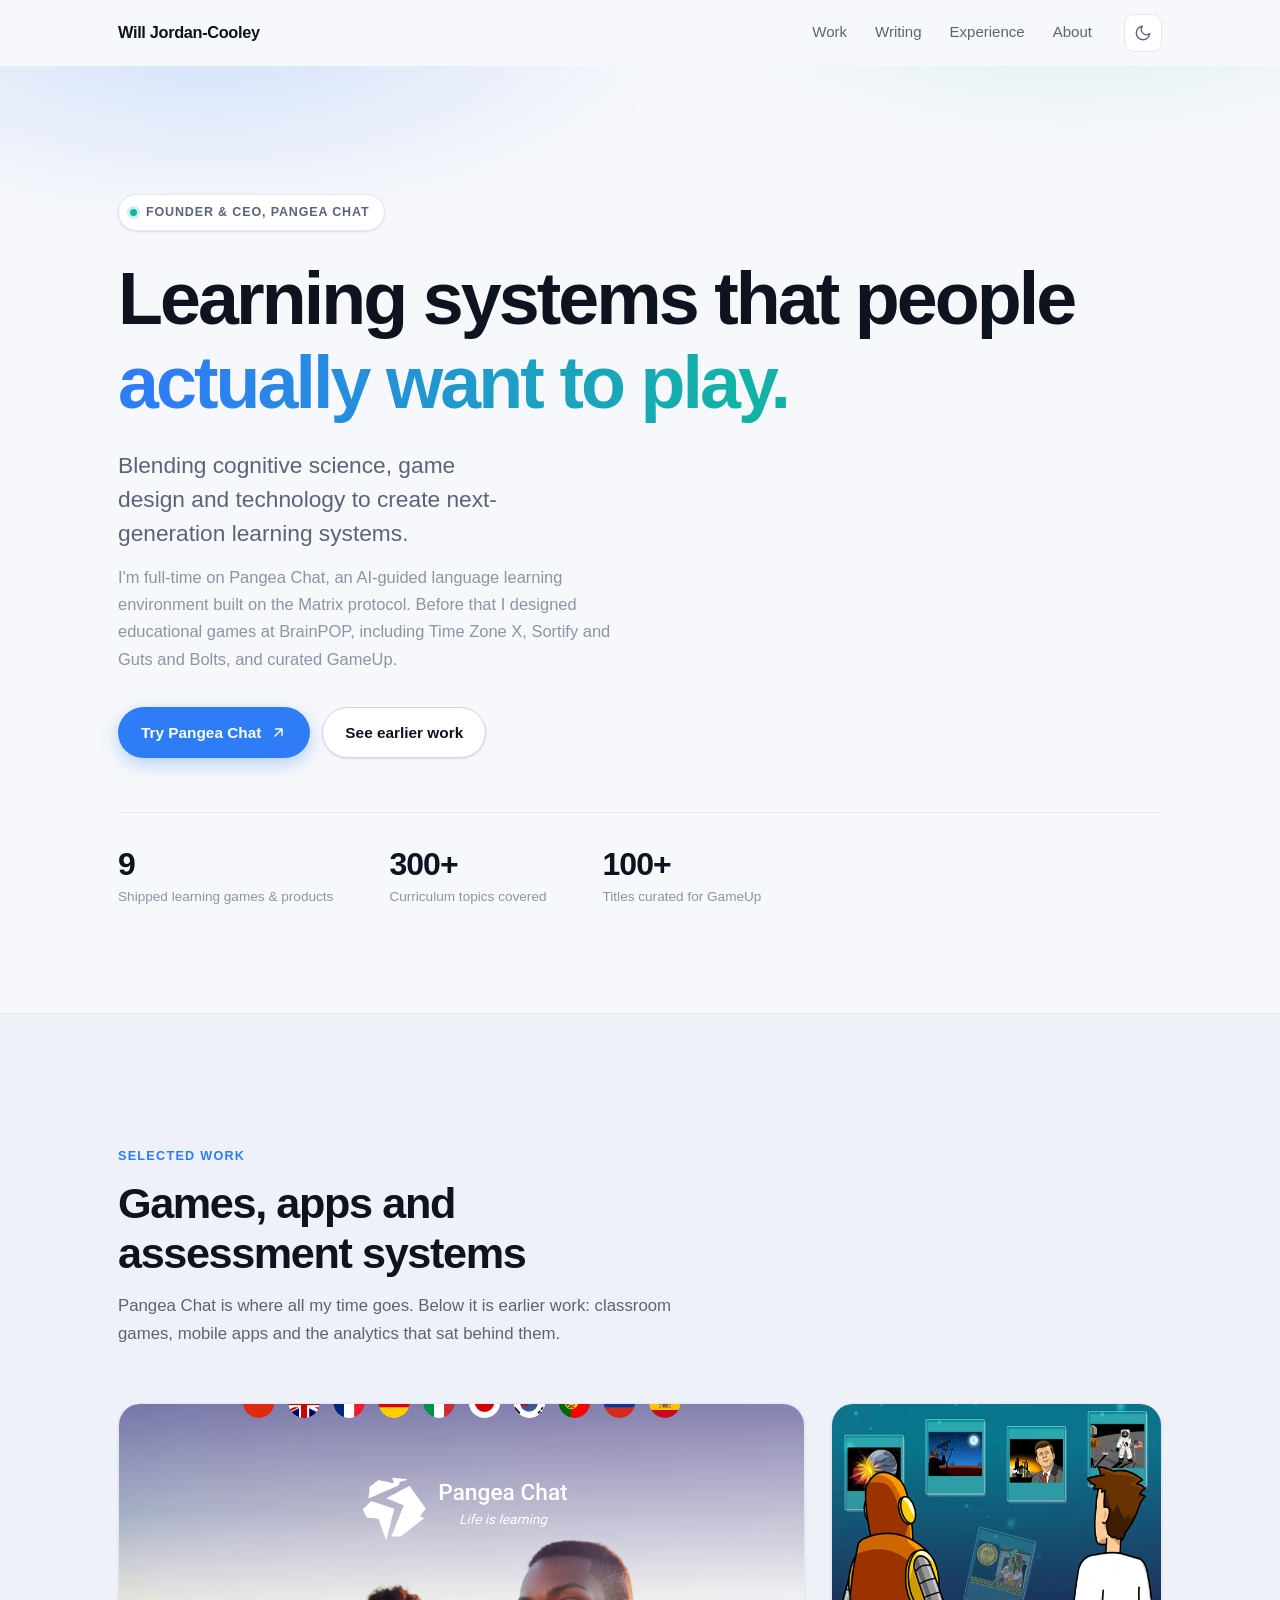
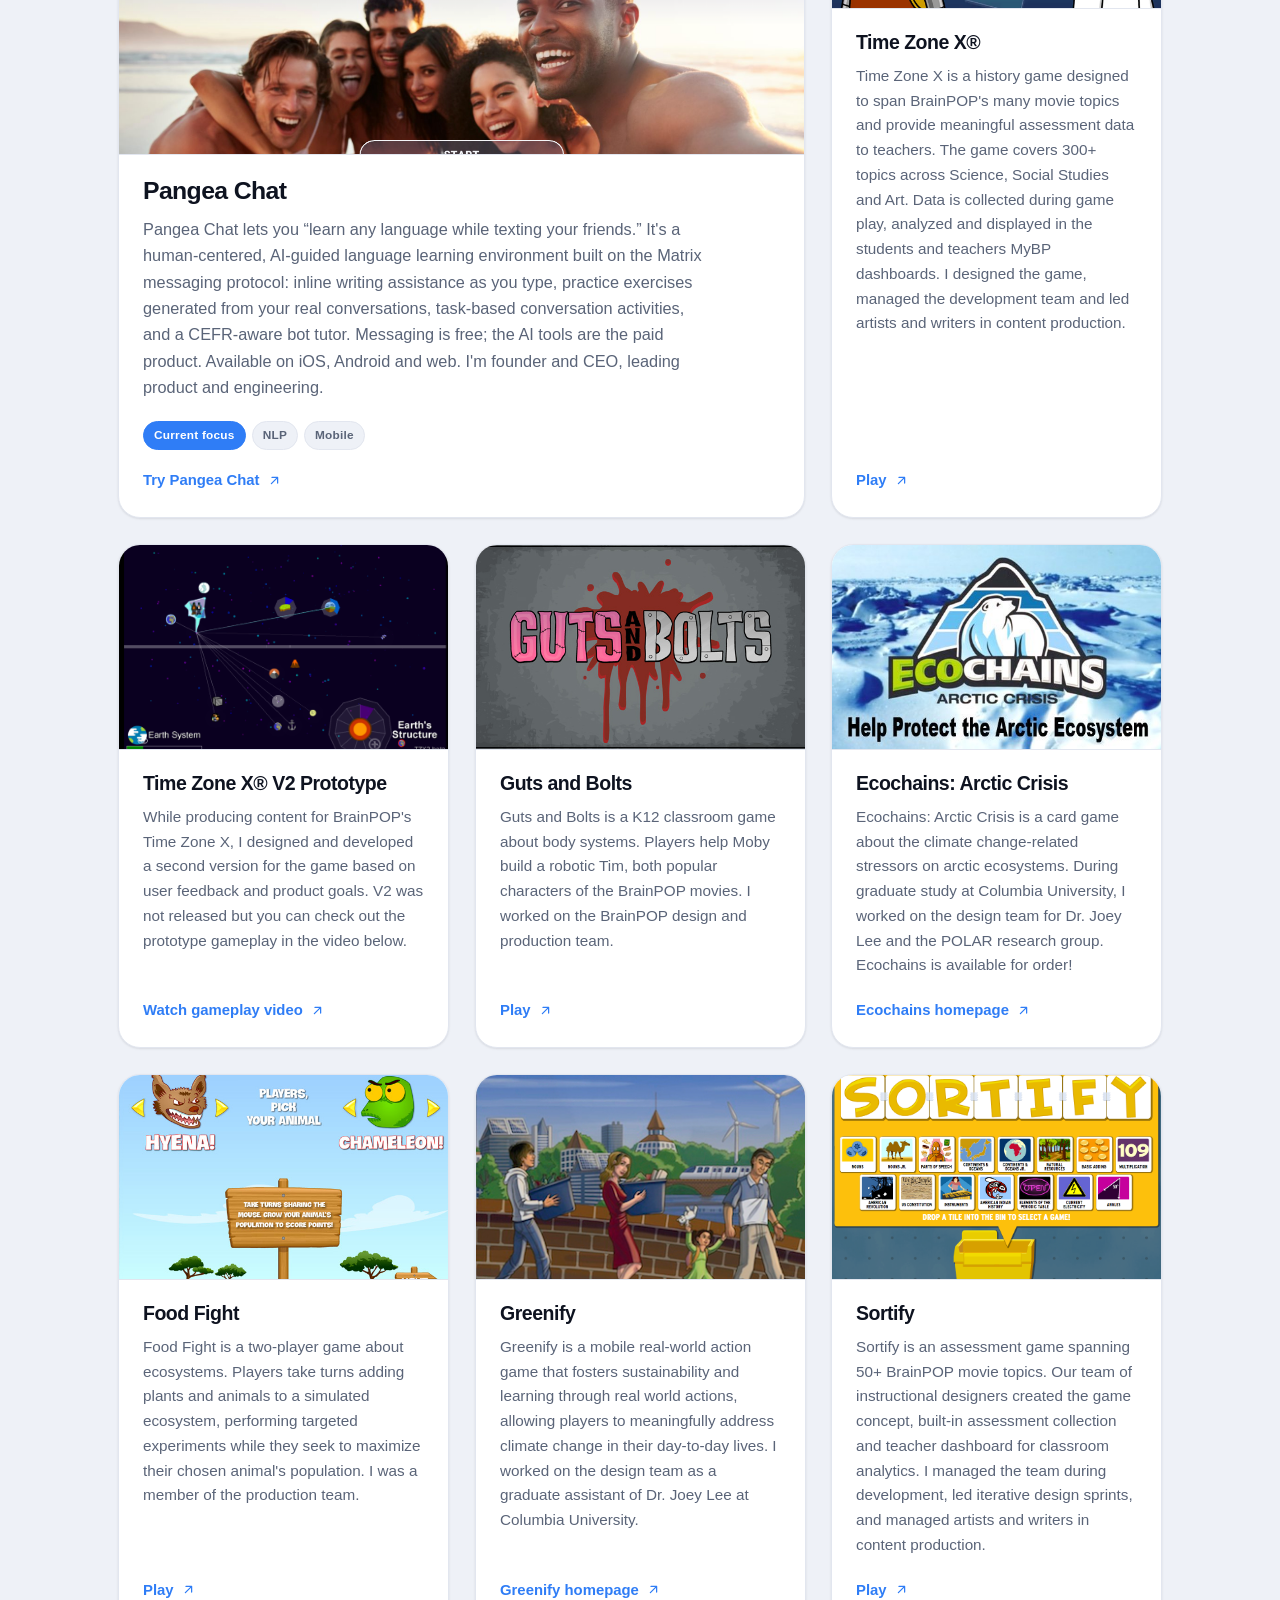
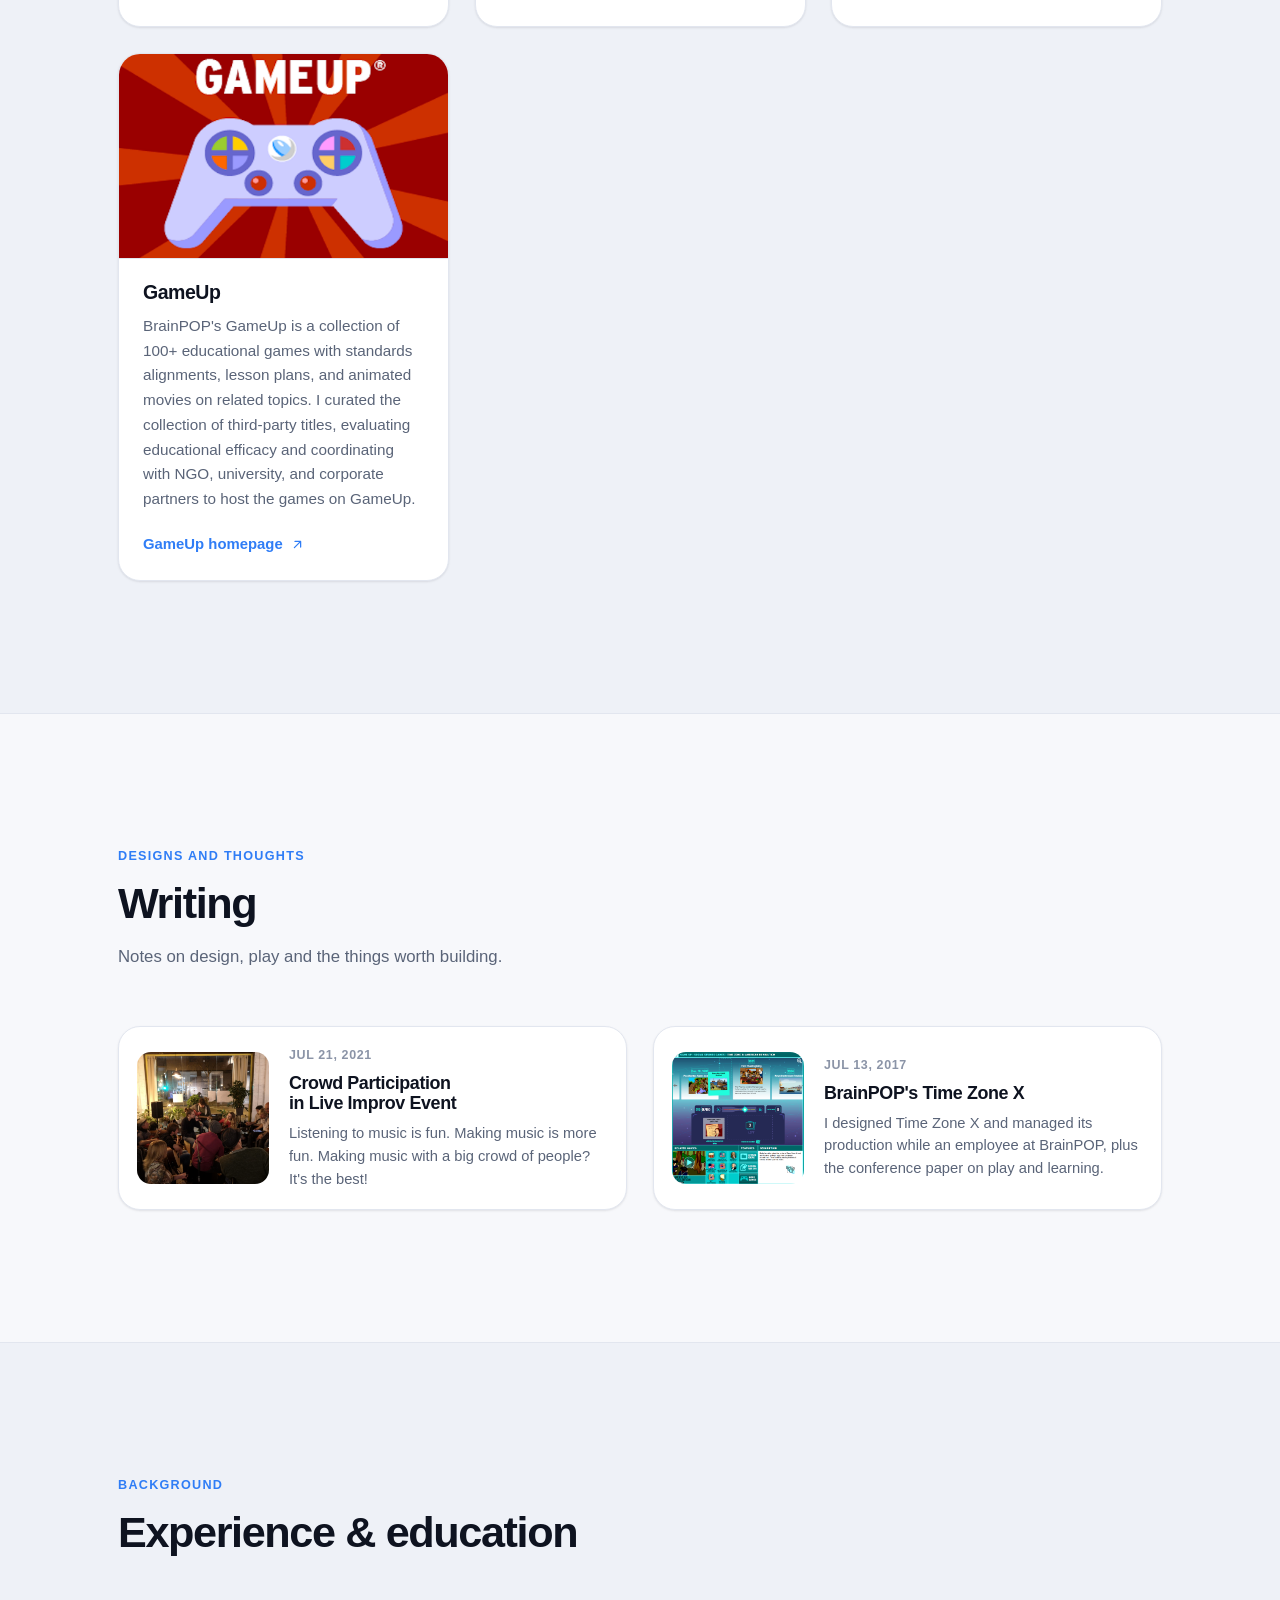
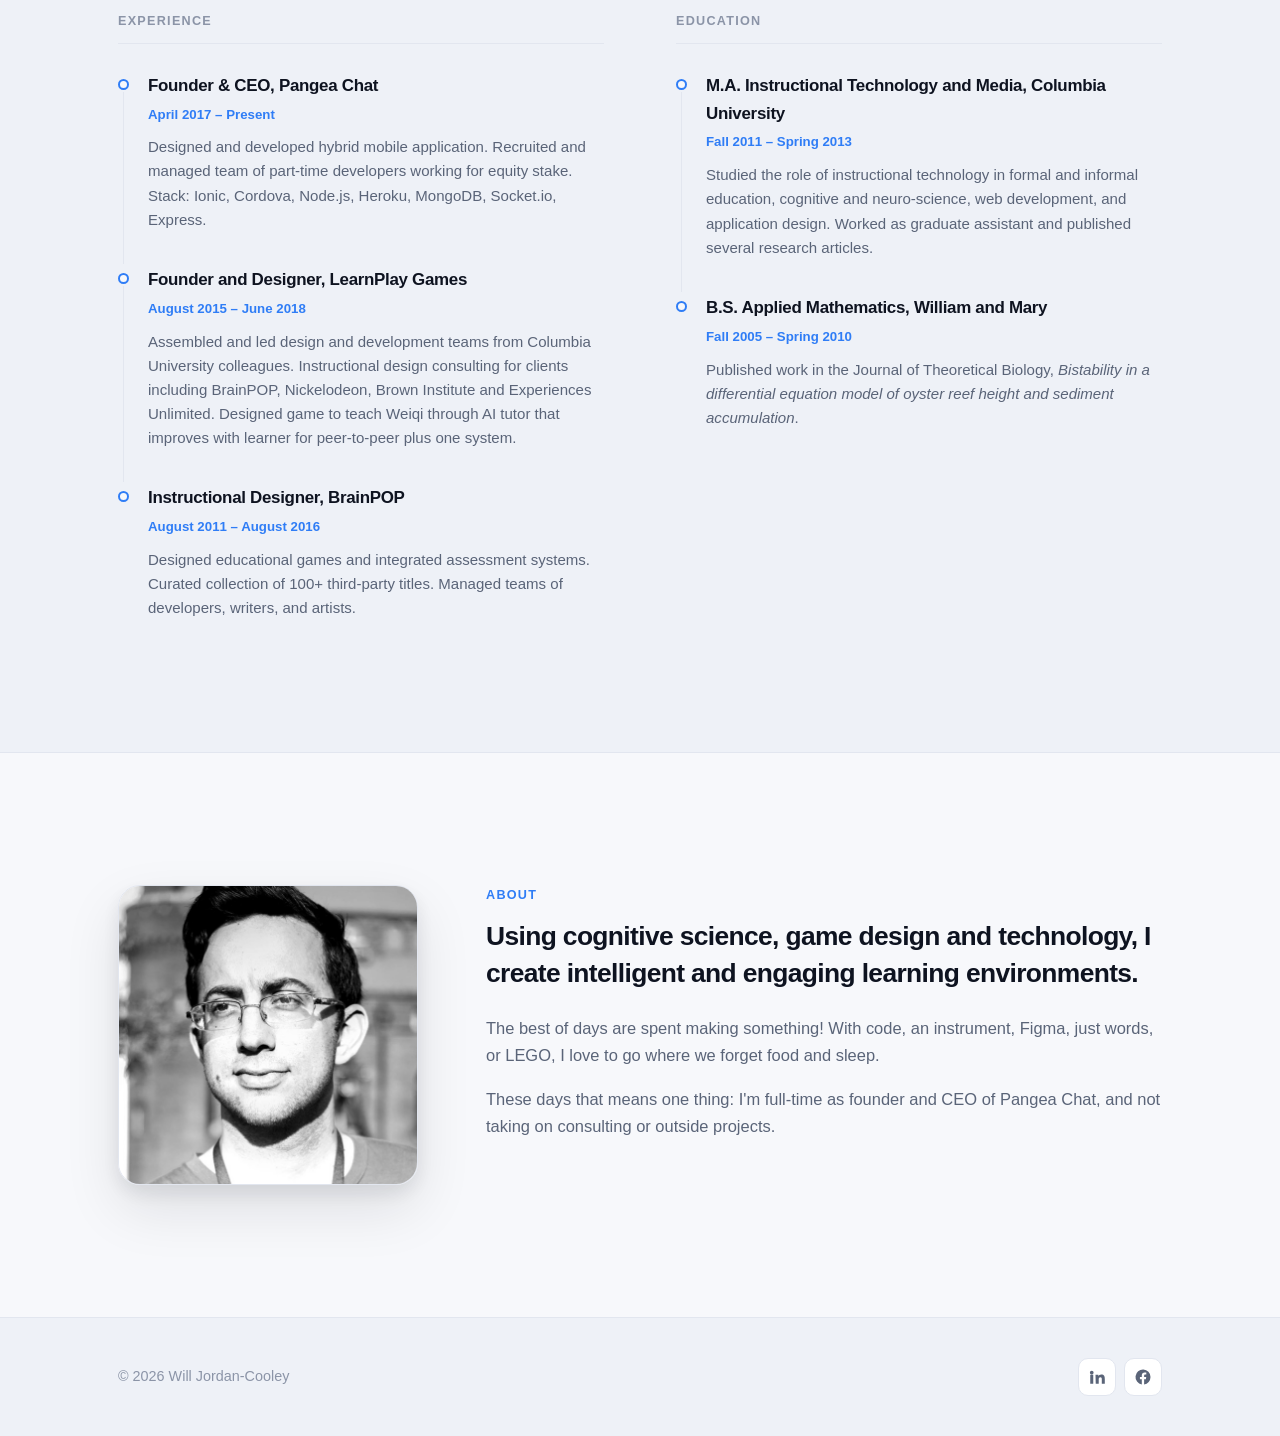
==== commit 8afd55e1: "Remove contact form, drop em dashes from copy, add CNAME" ====
--- a/index.html
+++ b/index.html
@@ -3,8 +3,8 @@
 <head>
 <meta charset="utf-8">
 <meta name="viewport" content="width=device-width, initial-scale=1">
-<title>Will Jordan-Cooley — Learning systems, game design, cognitive science</title>
-<meta name="description" content="Blending cognitive science, game design and technology to create next-generation learning systems. Portfolio of Will Jordan-Cooley — founder of Pangea Chat, designer of BrainPOP's Time Zone X, Sortify and GameUp.">
+<title>Will Jordan-Cooley | Learning systems, game design, cognitive science</title>
+<meta name="description" content="Blending cognitive science, game design and technology to create next-generation learning systems. Portfolio of Will Jordan-Cooley, founder of Pangea Chat and designer of BrainPOP's Time Zone X, Sortify and GameUp.">
 <meta name="author" content="Will Jordan-Cooley">
 <link rel="canonical" href="https://www.willjordancooley.com/">
 
@@ -43,7 +43,6 @@
         <li><a href="#writing">Writing</a></li>
         <li><a href="#experience">Experience</a></li>
         <li><a href="#about">About</a></li>
-        <li><a href="#contact">Contact</a></li>
       </ul>
     </nav>
 
@@ -75,8 +74,8 @@
 
       <p class="hero__sub">
         I'm full-time on Pangea Chat, an AI-guided language learning environment built on
-        the Matrix protocol. Before that I designed educational games at BrainPOP &mdash;
-        Time Zone X, Sortify, Guts and Bolts &mdash; and curated GameUp.
+        the Matrix protocol. Before that I designed educational games at BrainPOP,
+        including Time Zone X, Sortify and Guts and Bolts, and curated GameUp.
       </p>
 
       <div class="btn-row">
@@ -111,7 +110,7 @@
         <span class="section__kicker">Selected work</span>
         <h2 class="section__title">Games, apps and assessment systems</h2>
         <p class="section__sub">
-          Pangea Chat is where all my time goes. Below it is earlier work &mdash; classroom
+          Pangea Chat is where all my time goes. Below it is earlier work: classroom
           games, mobile apps and the analytics that sat behind them.
         </p>
       </div>
@@ -337,7 +336,7 @@
             <h3 class="post-card__title">BrainPOP's Time Zone X</h3>
             <p class="post-card__excerpt">
               I designed Time Zone X and managed its production while an employee at
-              BrainPOP &mdash; plus the conference paper on play and learning.
+              BrainPOP, plus the conference paper on play and learning.
             </p>
           </div>
         </a>
@@ -444,76 +443,6 @@
     </div>
   </section>
 
-  <!-- ================= Contact ================= -->
-  <section class="section section--sunken" id="contact">
-    <div class="wrap">
-      <div class="contact">
-        <div class="reveal">
-          <span class="section__kicker">Contact</span>
-          <h2 class="section__title">Get in touch</h2>
-          <p class="section__sub">
-            I'm not taking on consulting or outside projects &mdash; Pangea Chat has all of
-            my time. But I'm always glad to hear from teachers, researchers and anyone
-            building in this space.
-          </p>
-          <p class="contact__note">
-            Messages land in my inbox directly. I read everything, though replies can take
-            a little while.
-          </p>
-        </div>
-
-        <!-- The action is a form-relay endpoint; swap FORM_ENDPOINT_HERE for the real
-             one (see README). The JS below posts via fetch and falls back to a normal
-             form POST if JS is unavailable. -->
-        <form class="form reveal"
-              id="contactForm"
-              action="FORM_ENDPOINT_HERE"
-              method="POST">
-          <div class="field-row">
-            <div class="field">
-              <label for="firstName">First name</label>
-              <input type="text" id="firstName" name="firstName" autocomplete="given-name" required>
-            </div>
-            <div class="field">
-              <label for="lastName">Last name</label>
-              <input type="text" id="lastName" name="lastName" autocomplete="family-name">
-            </div>
-          </div>
-
-          <div class="field">
-            <label for="email">Email</label>
-            <input type="email" id="email" name="email" autocomplete="email" required>
-          </div>
-
-          <div class="field">
-            <label for="subject">Subject</label>
-            <input type="text" id="subject" name="_subject">
-          </div>
-
-          <div class="field">
-            <label for="message">Message</label>
-            <textarea id="message" name="message" placeholder="Leave a message&hellip;" required></textarea>
-          </div>
-
-          <!-- Honeypot: real people never see or fill this. -->
-          <div class="hp" aria-hidden="true">
-            <label for="company">Company (leave blank)</label>
-            <input type="text" id="company" name="_gotcha" tabindex="-1" autocomplete="off">
-          </div>
-
-          <div class="form__foot">
-            <button class="btn btn--primary" type="submit" id="contactSubmit">
-              <span data-label>Send message</span>
-              <svg viewBox="0 0 24 24" fill="none" stroke="currentColor" stroke-width="2" stroke-linecap="round" stroke-linejoin="round" aria-hidden="true"><path d="M5 12h14M13 6l6 6-6 6"/></svg>
-            </button>
-          </div>
-
-          <p class="form__status" id="formStatus" role="status" aria-live="polite"></p>
-        </form>
-      </div>
-    </div>
-  </section>
-
 </main>
 
 <footer class="footer">
--- a/assets/css/styles.css
+++ b/assets/css/styles.css
@@ -1,5 +1,5 @@
 /* ==========================================================================
-   Will Jordan-Cooley — portfolio
+   Will Jordan-Cooley, portfolio
    ========================================================================== */
 
 /* ---------- Tokens ---------- */
@@ -58,7 +58,7 @@
   }
 }
 
-/* Explicit overrides — the theme toggle stamps data-theme on <html>. */
+/* Explicit overrides. The theme toggle stamps data-theme on <html>. */
 :root[data-theme="light"] {
   --bg: #f7f8fb;
   --bg-elev: #ffffff;
@@ -119,7 +119,7 @@
 }
 
 /* height:auto so the width/height attributes (which prevent layout shift) don't
-   override CSS sizing — without it, aspect-ratio loses to the height attribute. */
+   override CSS sizing. Without it, aspect-ratio loses to the height attribute. */
 img { max-width: 100%; height: auto; display: block; }
 
 a { color: var(--accent); text-decoration: none; }
@@ -705,117 +705,6 @@
 }
 .about__body { color: var(--text-muted); font-size: 1.03rem; }
 
-/* ---------- Contact ---------- */
-.contact {
-  display: grid;
-  grid-template-columns: minmax(0, 0.85fr) minmax(0, 1fr);
-  gap: clamp(32px, 6vw, 64px);
-  align-items: start;
-}
-@media (max-width: 800px) {
-  .contact { grid-template-columns: 1fr; }
-}
-
-.contact__note {
-  margin-top: 22px;
-  font-size: 0.95rem;
-  color: var(--text-faint);
-  max-width: 44ch;
-}
-
-.form {
-  background: var(--bg-elev);
-  border: 1px solid var(--border);
-  border-radius: var(--radius-lg);
-  padding: clamp(22px, 3.4vw, 32px);
-  box-shadow: var(--shadow-md);
-}
-
-.field-row {
-  display: grid;
-  grid-template-columns: 1fr 1fr;
-  gap: 16px;
-}
-@media (max-width: 520px) { .field-row { grid-template-columns: 1fr; } }
-
-.field { margin-bottom: 16px; }
-.field label {
-  display: block;
-  font-size: 0.83rem;
-  font-weight: 600;
-  color: var(--text-muted);
-  margin-bottom: 7px;
-}
-.field input,
-.field textarea {
-  width: 100%;
-  font: inherit;
-  font-size: 0.96rem;
-  color: var(--text);
-  background: var(--bg);
-  border: 1px solid var(--border-strong);
-  border-radius: var(--radius-sm);
-  padding: 11px 14px;
-  transition: border-color 0.18s ease, box-shadow 0.18s ease;
-}
-.field textarea { resize: vertical; min-height: 132px; }
-.field input:focus,
-.field textarea:focus {
-  outline: none;
-  border-color: var(--accent);
-  box-shadow: 0 0 0 3px var(--accent-soft);
-}
-.field input:user-invalid,
-.field textarea:user-invalid {
-  border-color: #e0525f;
-}
-
-/* Honeypot — hidden from humans, visible to naive bots. Not display:none,
-   which some bots detect and skip. */
-.hp {
-  position: absolute;
-  left: -9999px;
-  width: 1px;
-  height: 1px;
-  overflow: hidden;
-}
-
-.form__foot {
-  display: flex;
-  flex-wrap: wrap;
-  align-items: center;
-  gap: 14px;
-  margin-top: 4px;
-}
-
-.btn[aria-busy="true"] { opacity: 0.65; pointer-events: none; }
-
-.form__status {
-  font-size: 0.9rem;
-  line-height: 1.5;
-  margin-top: 14px;
-  padding: 12px 15px;
-  border-radius: var(--radius-sm);
-  border: 1px solid transparent;
-}
-.form__status:empty { display: none; }
-.form__status[data-state="ok"] {
-  color: #0f7a5f;
-  background: rgba(18, 179, 118, 0.1);
-  border-color: rgba(18, 179, 118, 0.35);
-}
-.form__status[data-state="error"] {
-  color: #b4323f;
-  background: rgba(224, 82, 95, 0.1);
-  border-color: rgba(224, 82, 95, 0.35);
-}
-@media (prefers-color-scheme: dark) {
-  :root:not([data-theme="light"]) .form__status[data-state="ok"] { color: #5fe0b8; }
-  :root:not([data-theme="light"]) .form__status[data-state="error"] { color: #ff98a2; }
-}
-:root[data-theme="dark"] .form__status[data-state="ok"] { color: #5fe0b8; }
-:root[data-theme="dark"] .form__status[data-state="error"] { color: #ff98a2; }
-
 /* ---------- Footer ---------- */
 .footer {
   border-top: 1px solid var(--border);
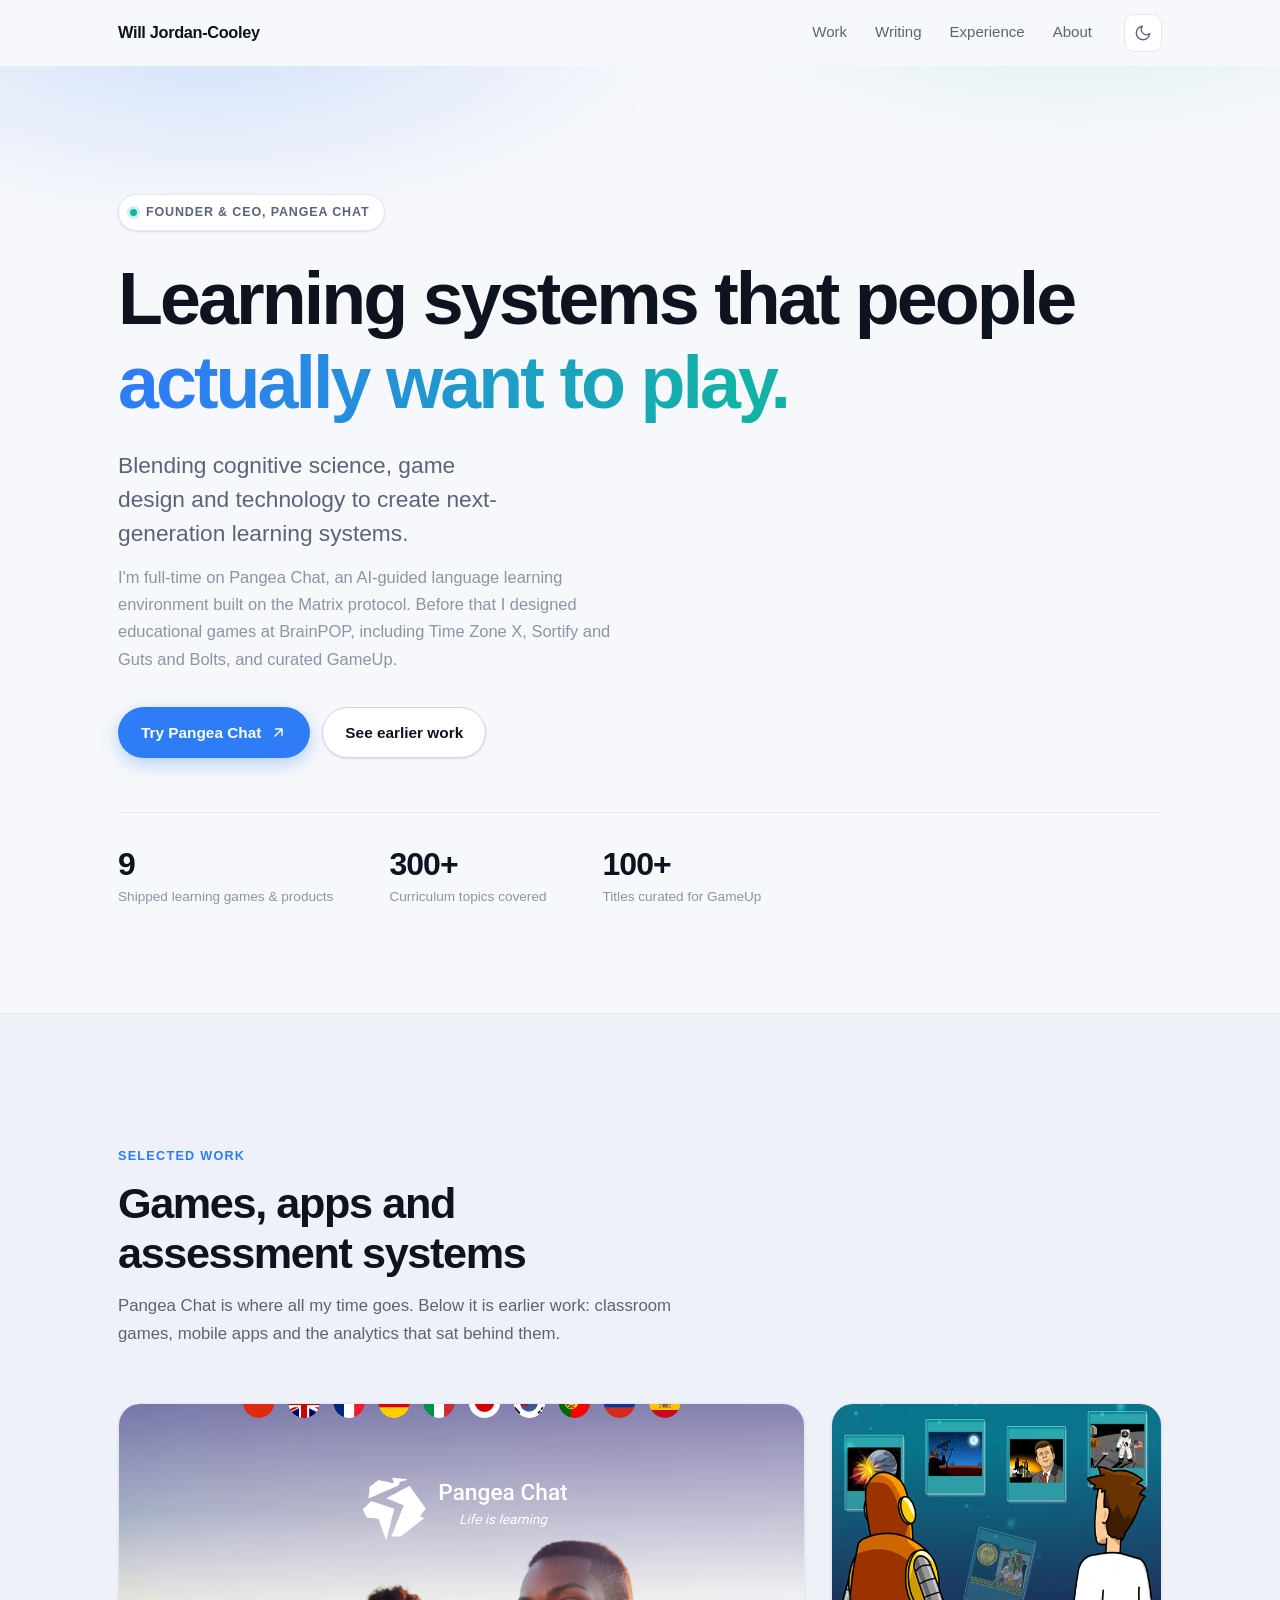
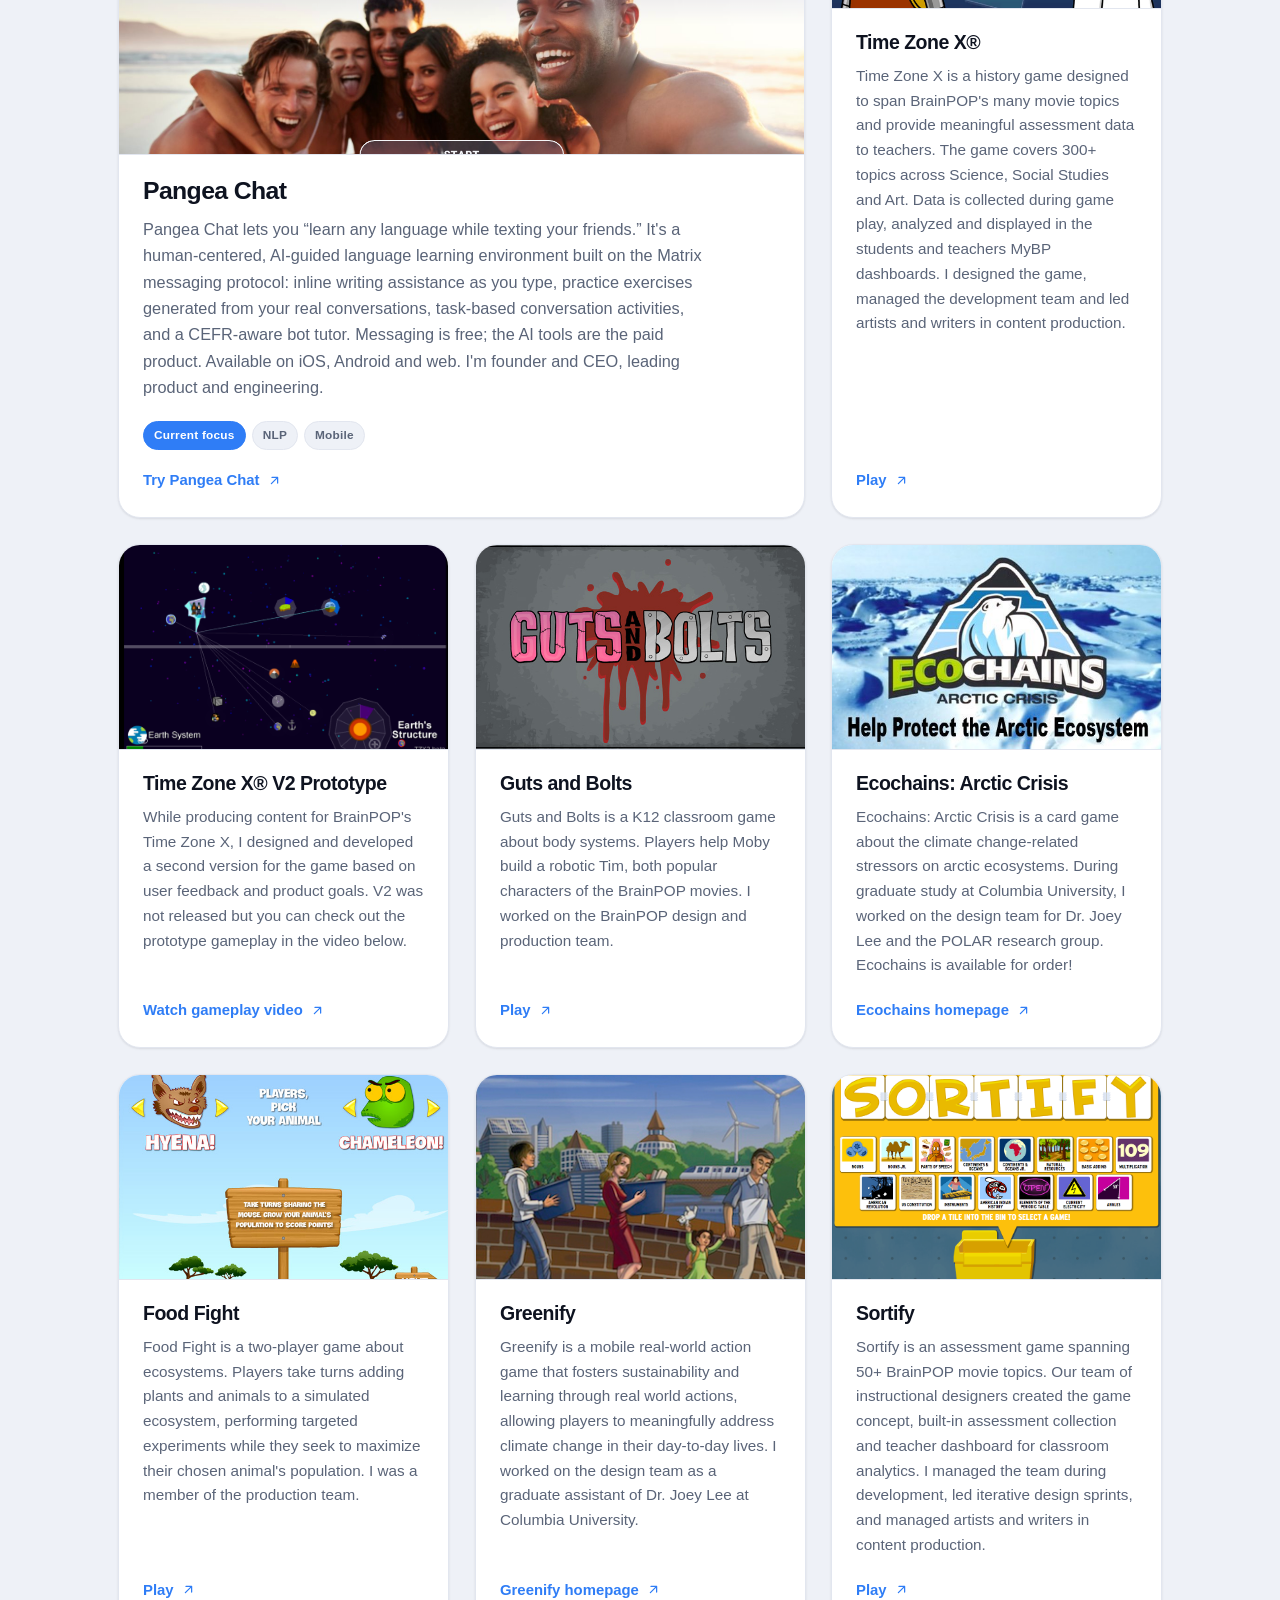
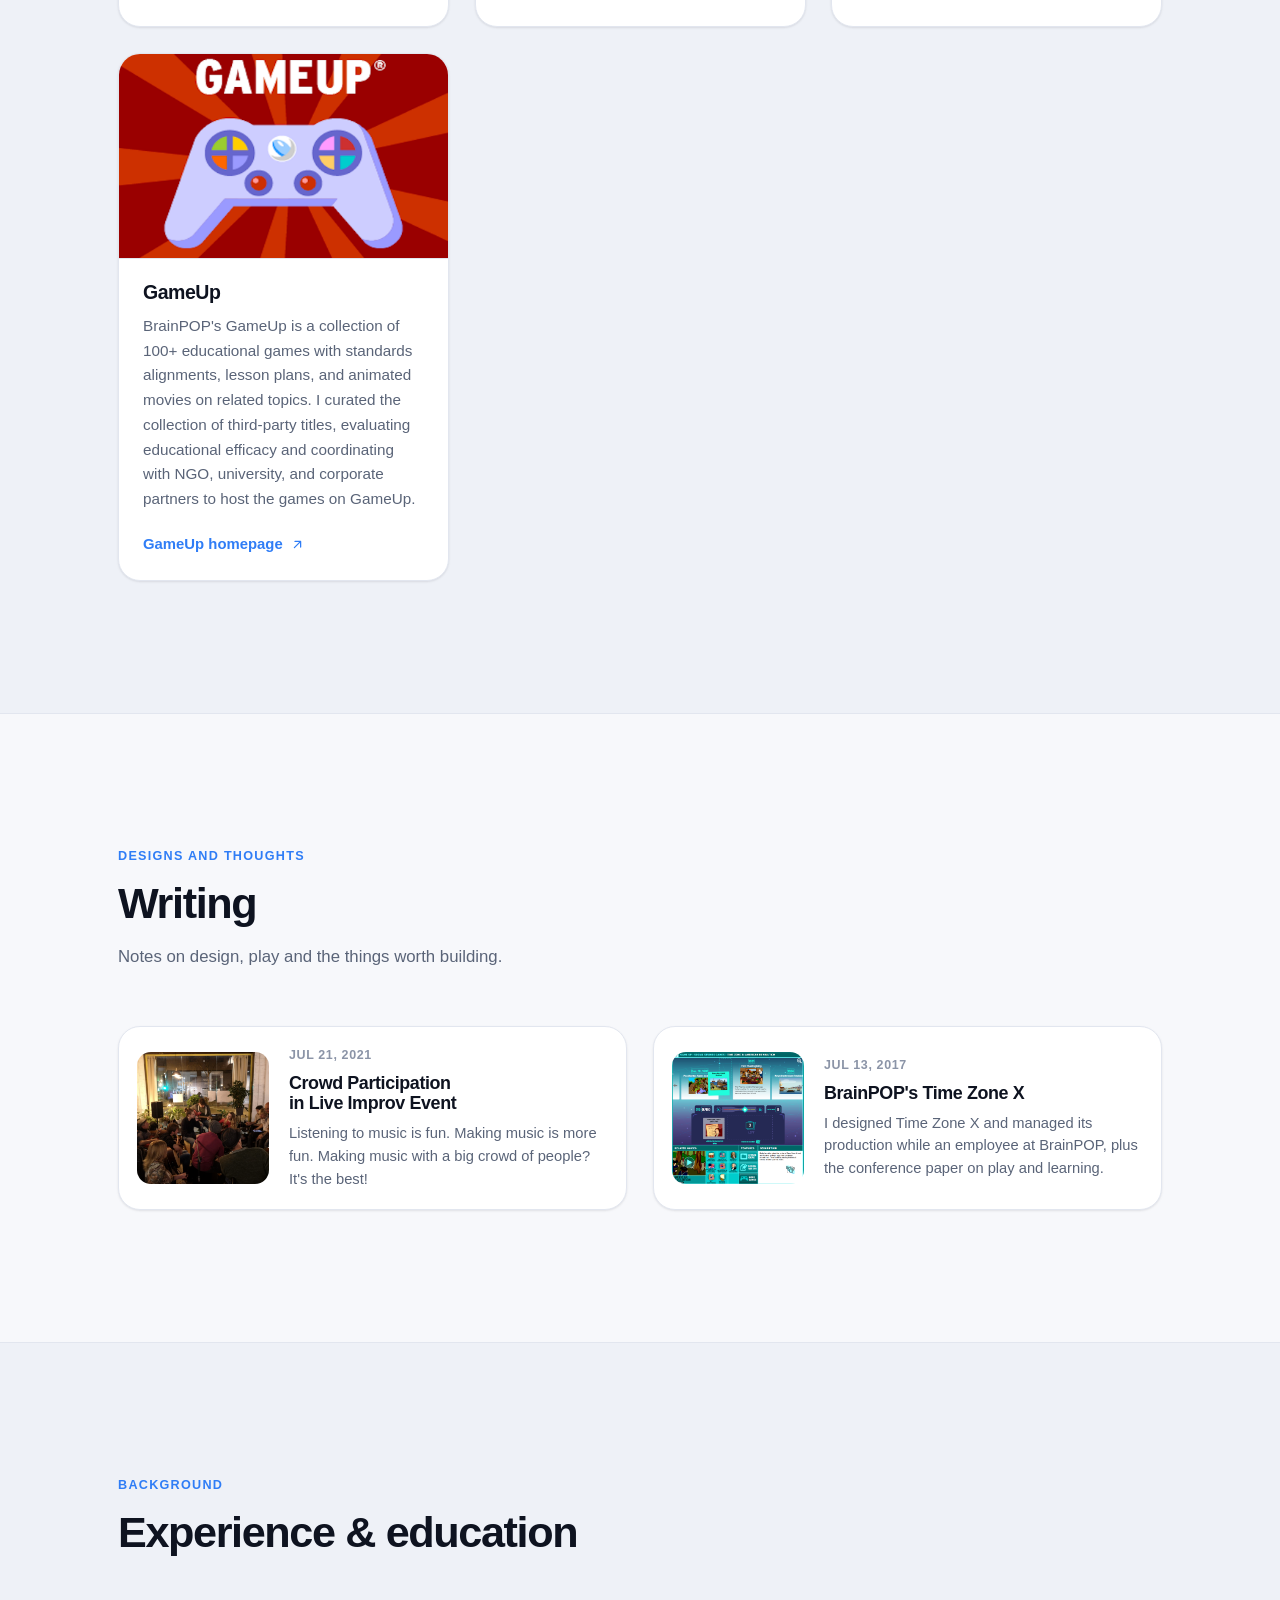
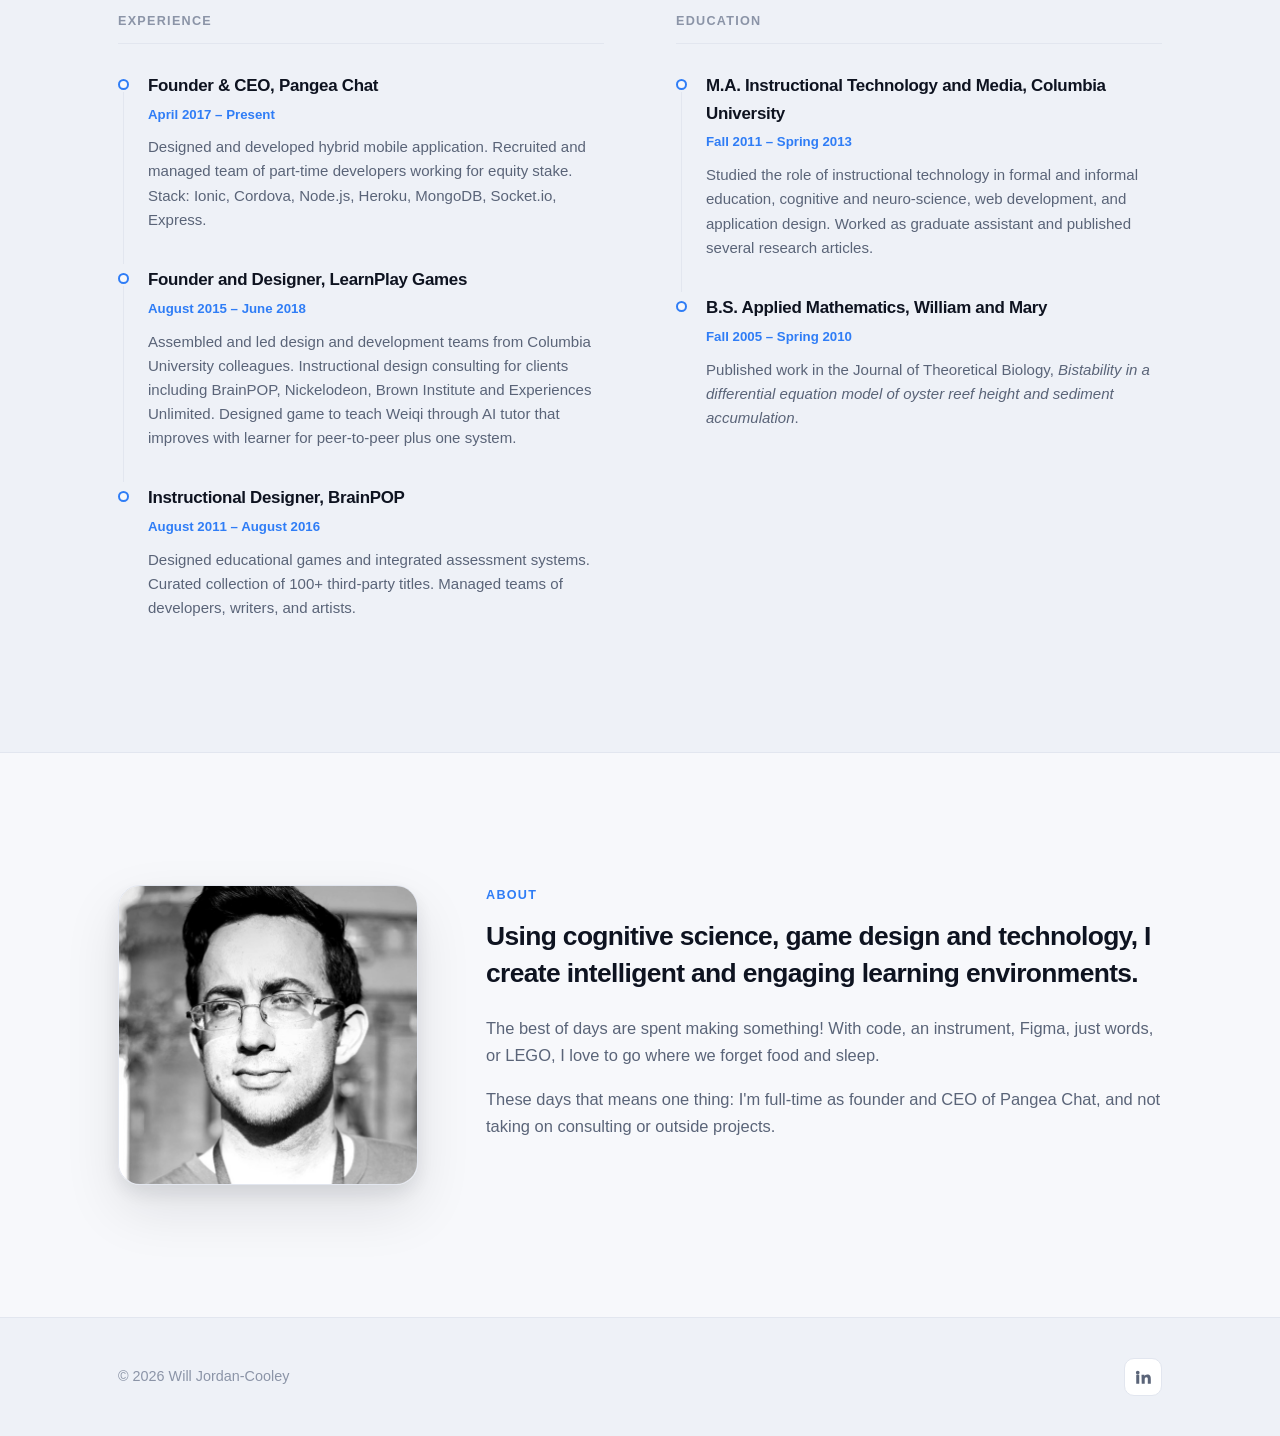
==== commit 3e887399: "Remove Facebook link from footer" ====
--- a/index.html
+++ b/index.html
@@ -452,9 +452,6 @@
       <a class="icon-btn" href="https://www.linkedin.com/in/jordan-cooley/" target="_blank" rel="noopener" aria-label="LinkedIn">
         <svg viewBox="0 0 24 24" fill="currentColor" aria-hidden="true"><path d="M4.98 3.5a2.5 2.5 0 1 1 0 5 2.5 2.5 0 0 1 0-5zM3 9h4v12H3zM10 9h3.8v1.7h.05c.53-.95 1.83-1.95 3.77-1.95 4.03 0 4.78 2.5 4.78 5.75V21h-4v-5.6c0-1.33-.03-3.05-1.9-3.05-1.9 0-2.2 1.45-2.2 2.95V21h-4z"/></svg>
       </a>
-      <a class="icon-btn" href="https://www.facebook.com/wjordancooley" target="_blank" rel="noopener" aria-label="Facebook">
-        <svg viewBox="0 0 24 24" fill="currentColor" aria-hidden="true"><path d="M22 12a10 10 0 1 0-11.6 9.9v-7H7.9V12h2.5V9.8c0-2.5 1.5-3.9 3.8-3.9 1.1 0 2.2.2 2.2.2v2.5h-1.3c-1.2 0-1.6.8-1.6 1.6V12h2.8l-.4 2.9h-2.4v7A10 10 0 0 0 22 12z"/></svg>
-      </a>
     </div>
   </div>
 </footer>
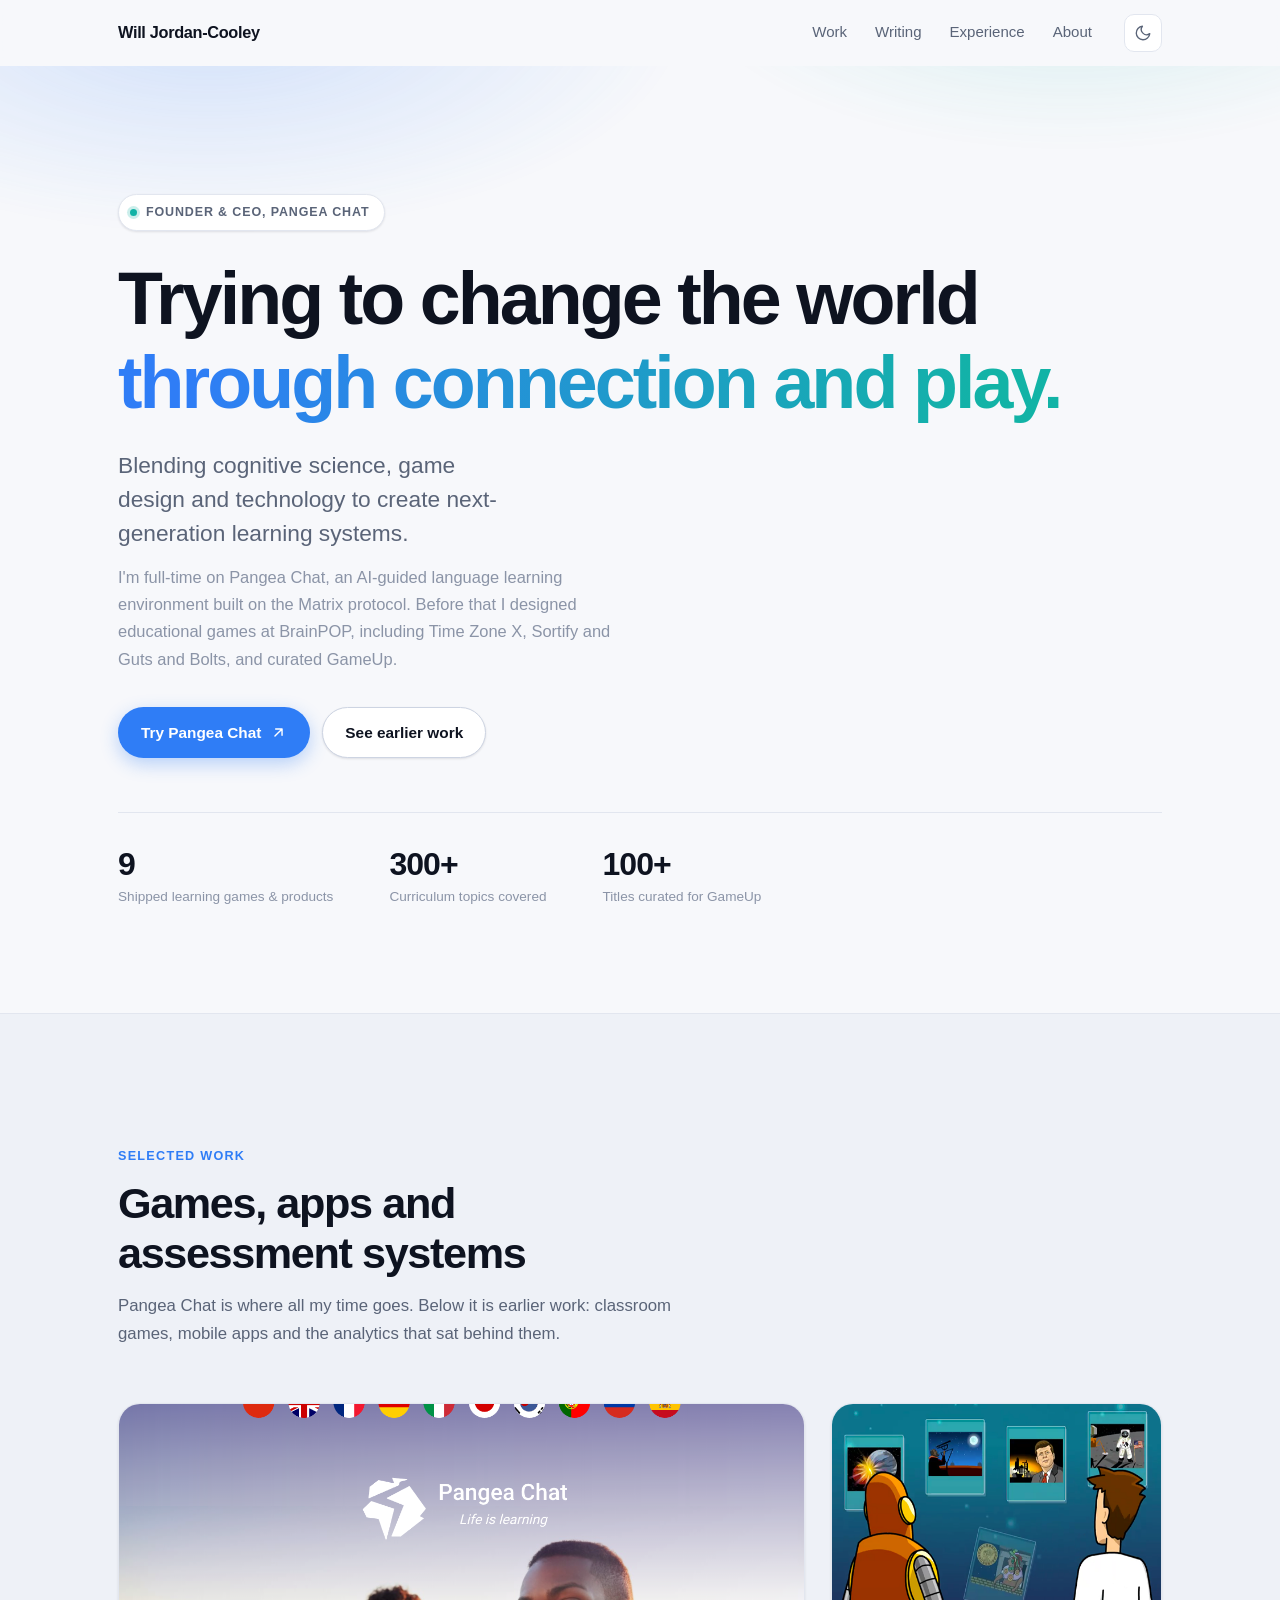
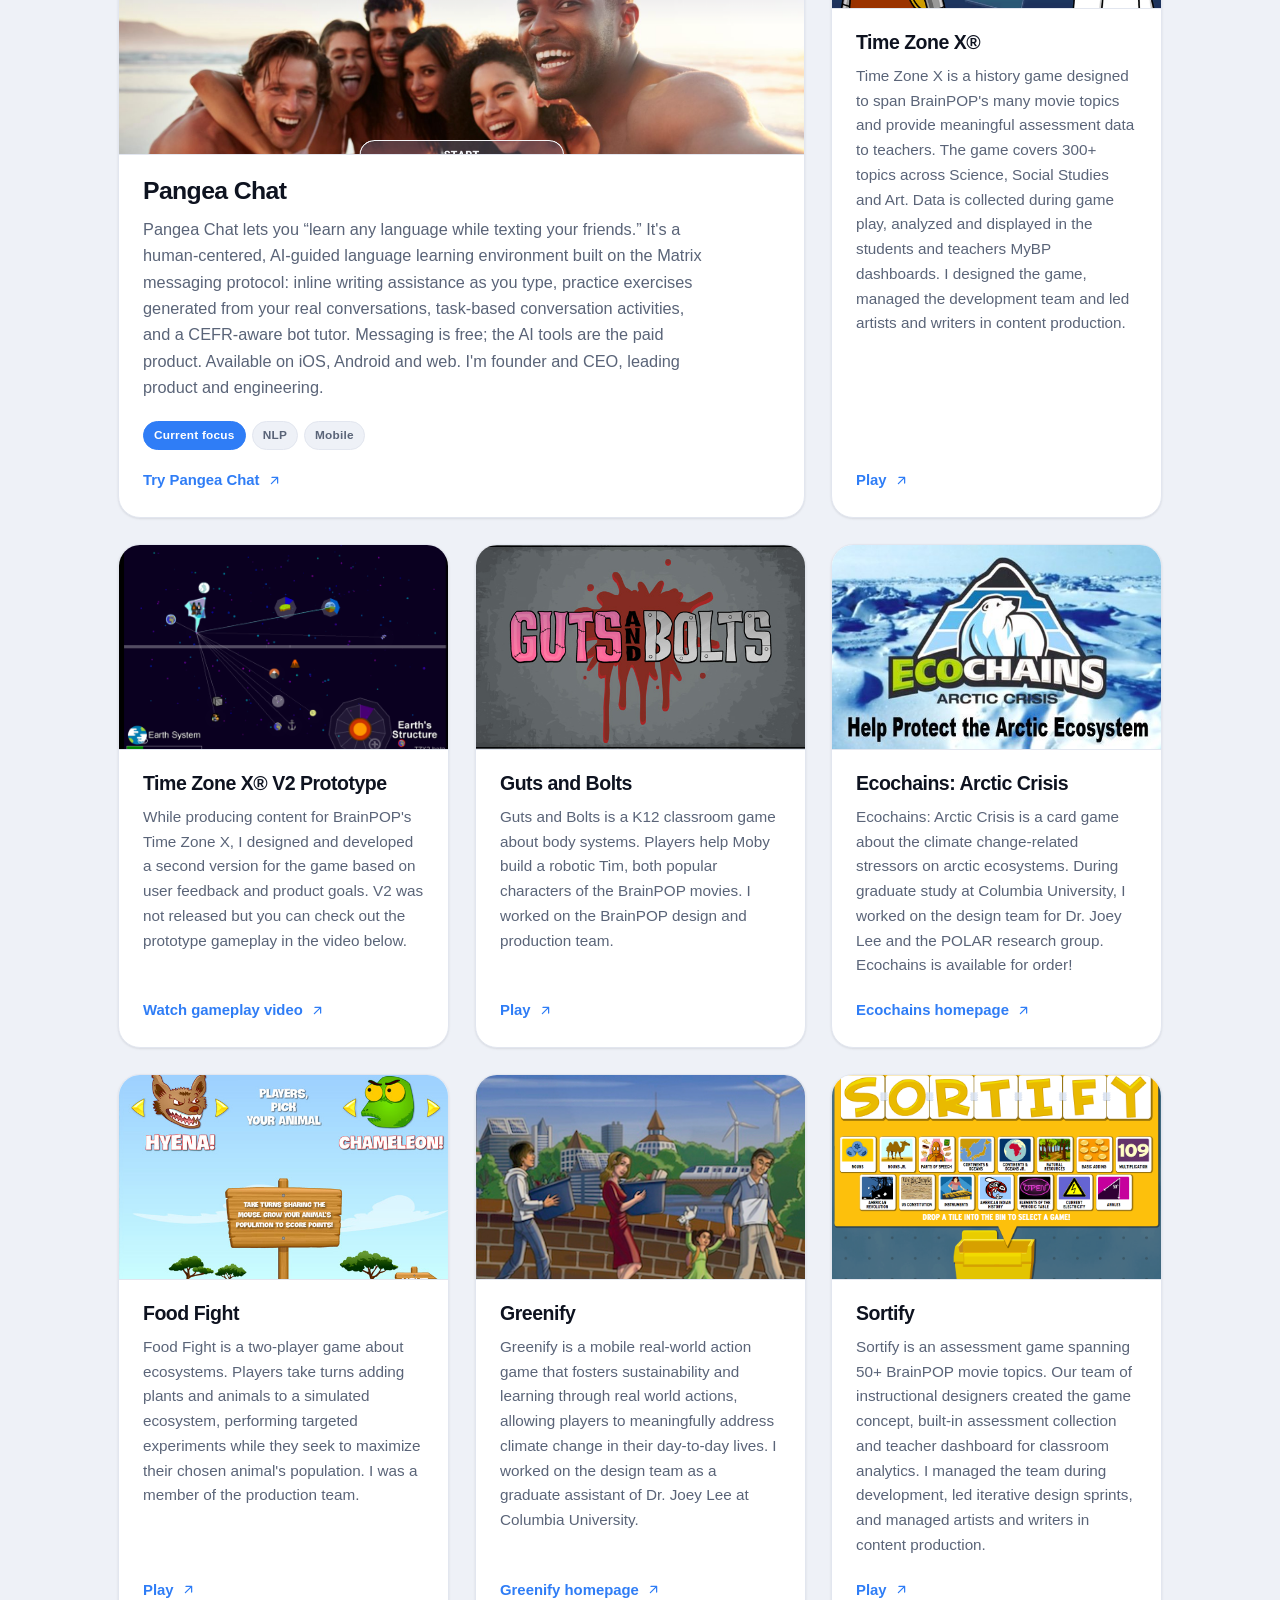
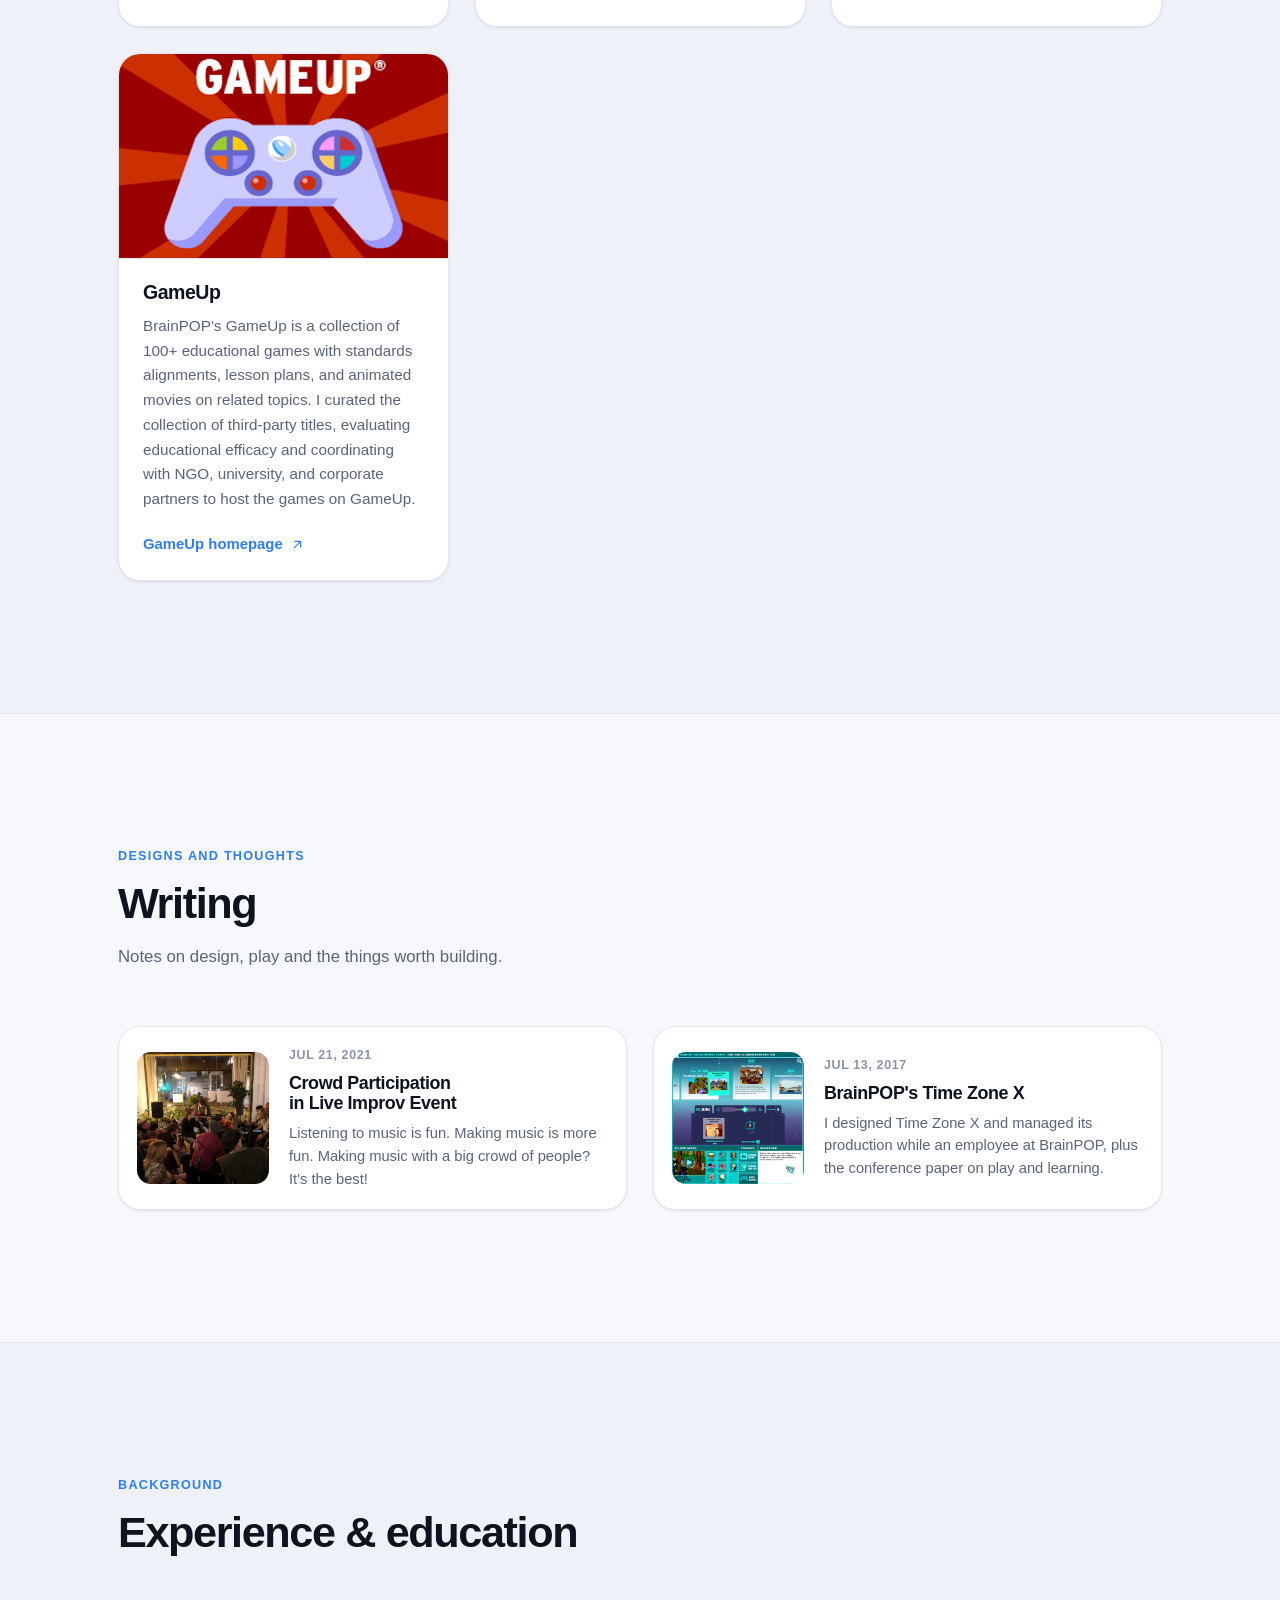
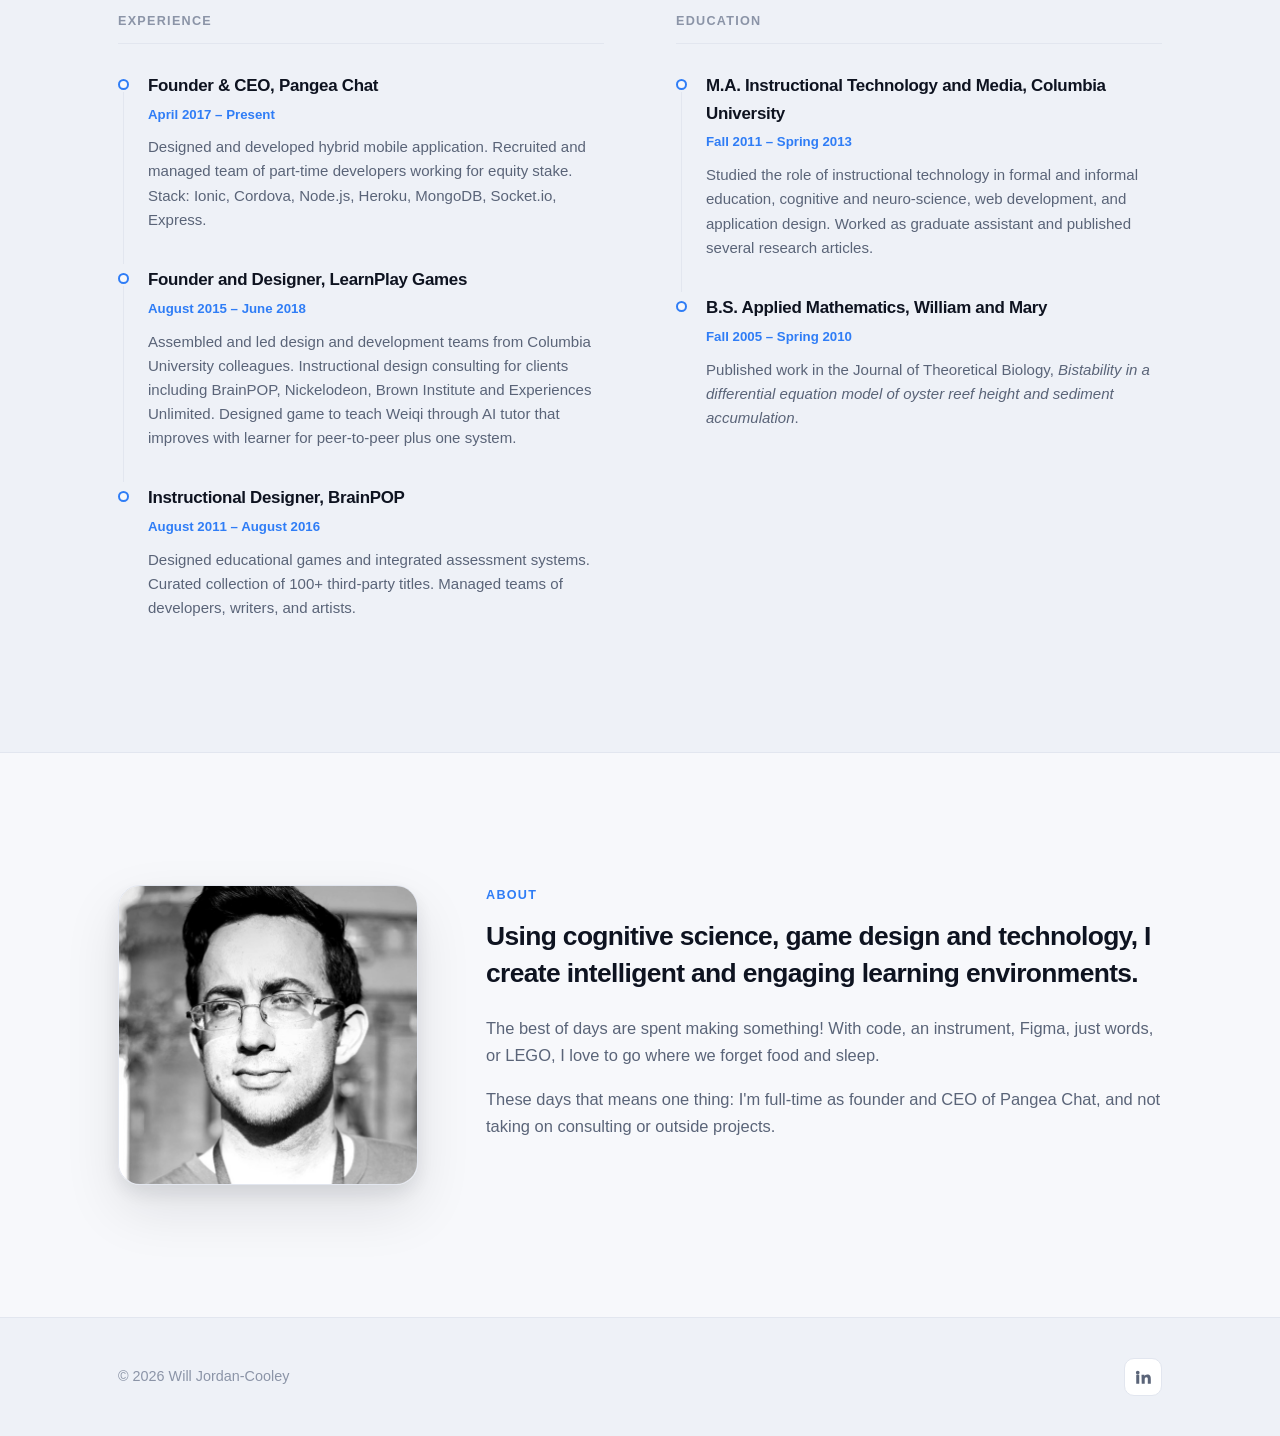
==== commit fe44e0e5: "New hero headline" ====
--- a/index.html
+++ b/index.html
@@ -65,7 +65,7 @@
     <div class="wrap hero__inner">
       <span class="eyebrow"><span class="dot"></span> Founder &amp; CEO, Pangea Chat</span>
 
-      <h1>Learning systems that people<br><span class="grad">actually want to play.</span></h1>
+      <h1>Trying to change the world<br><span class="grad">through connection and play.</span></h1>
 
       <p class="hero__lede">
         Blending cognitive science, game design and technology to create
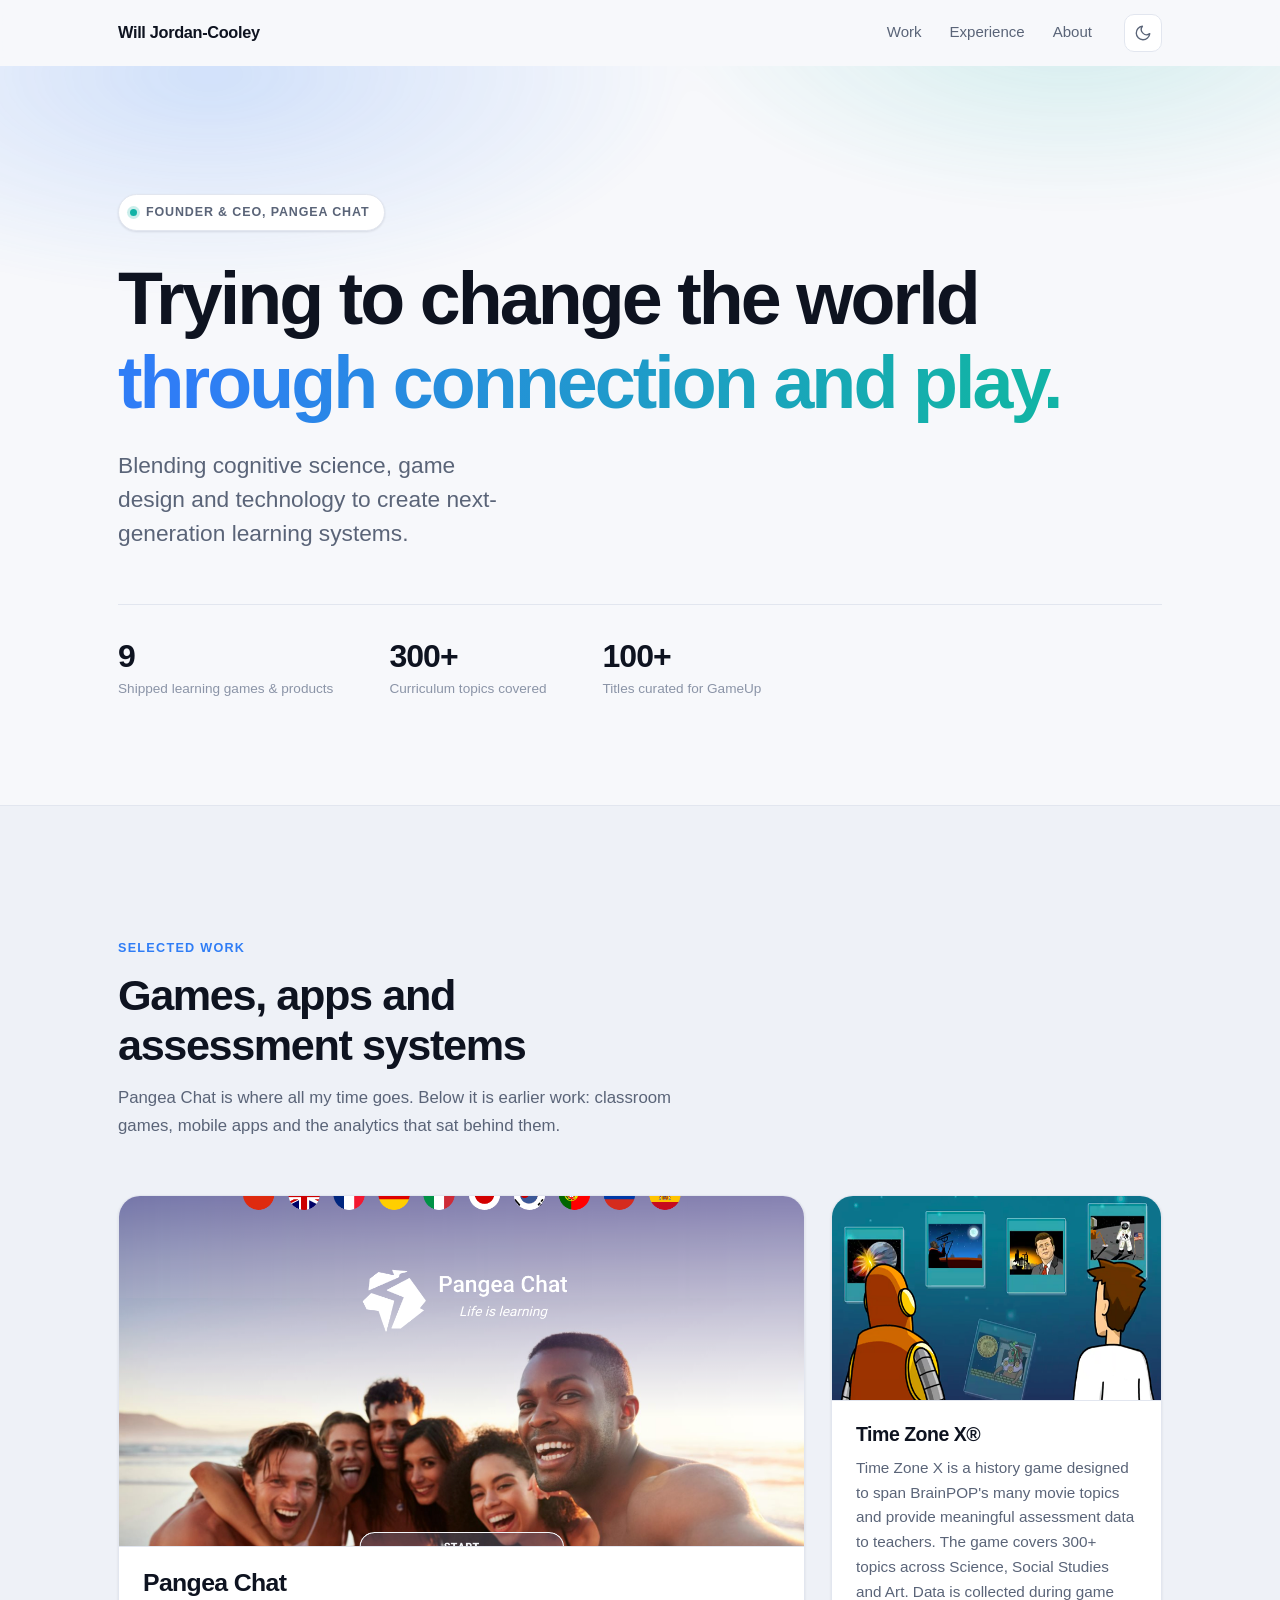
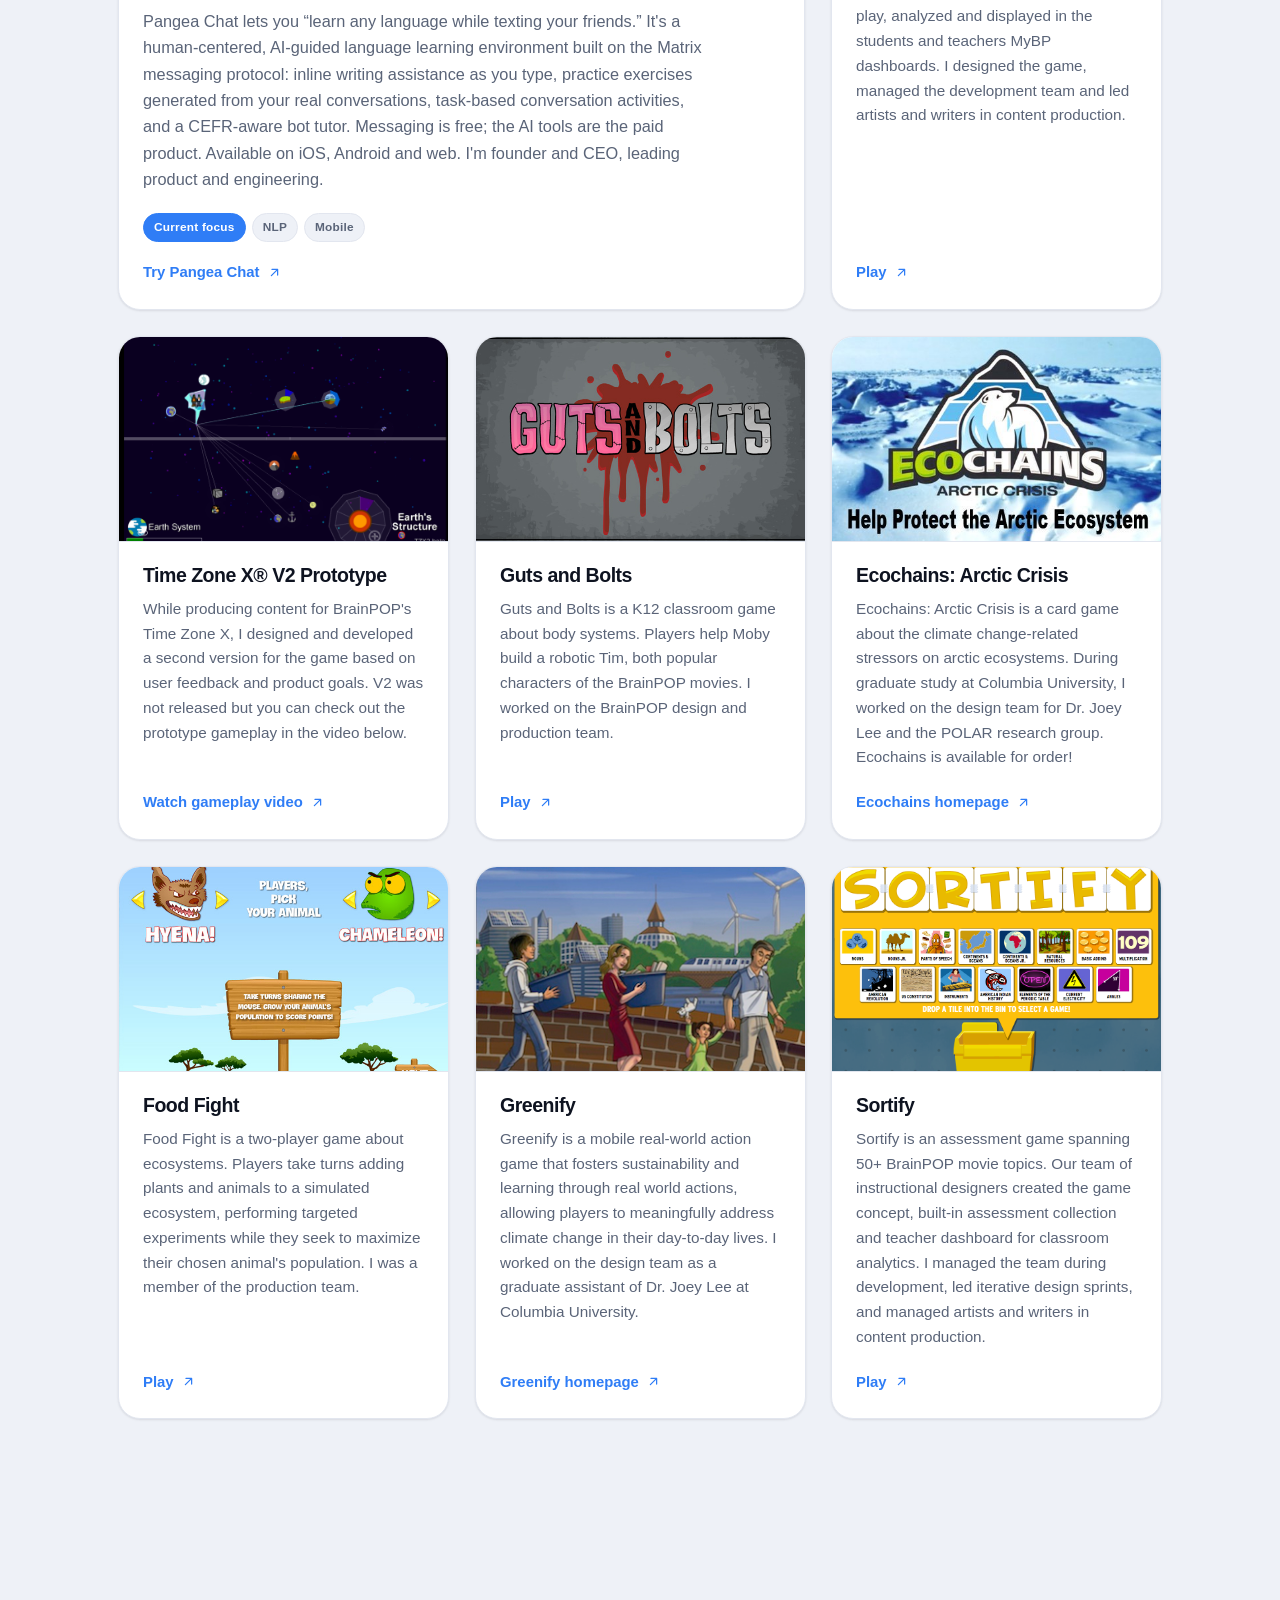
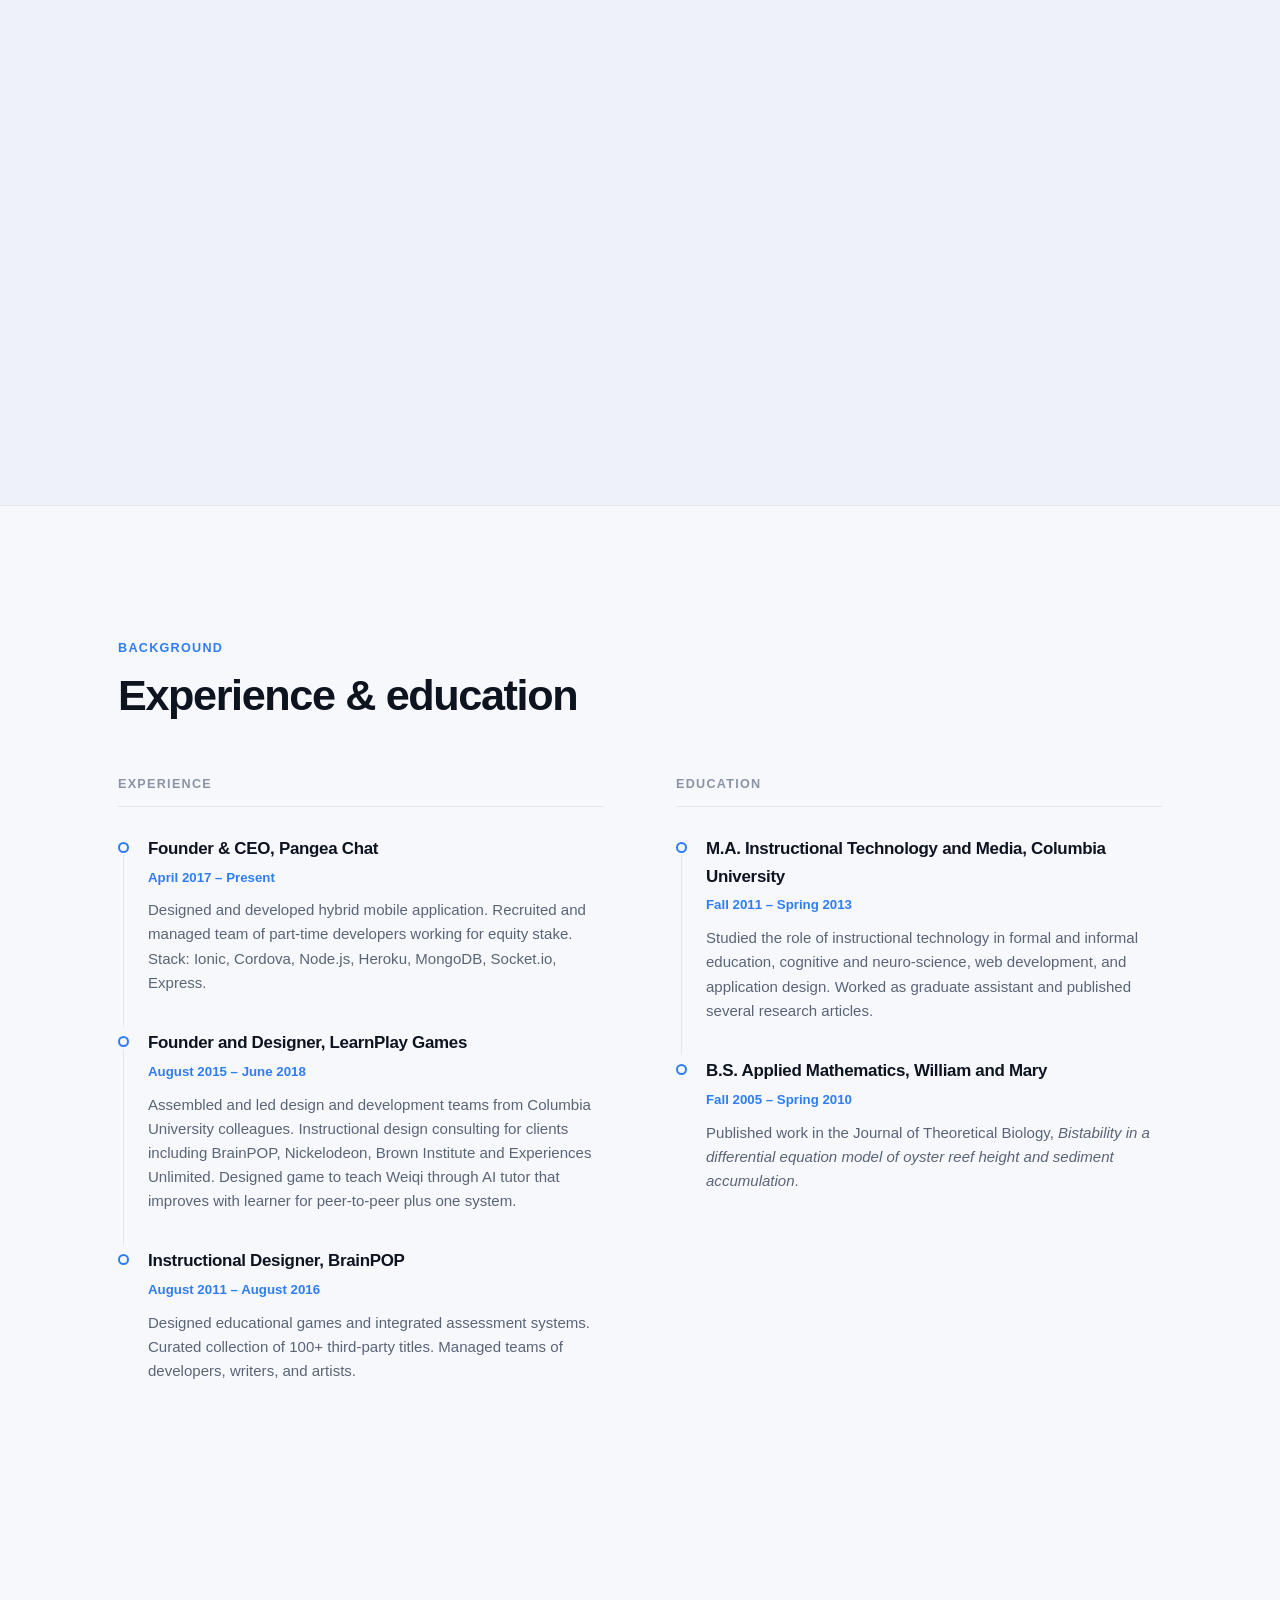
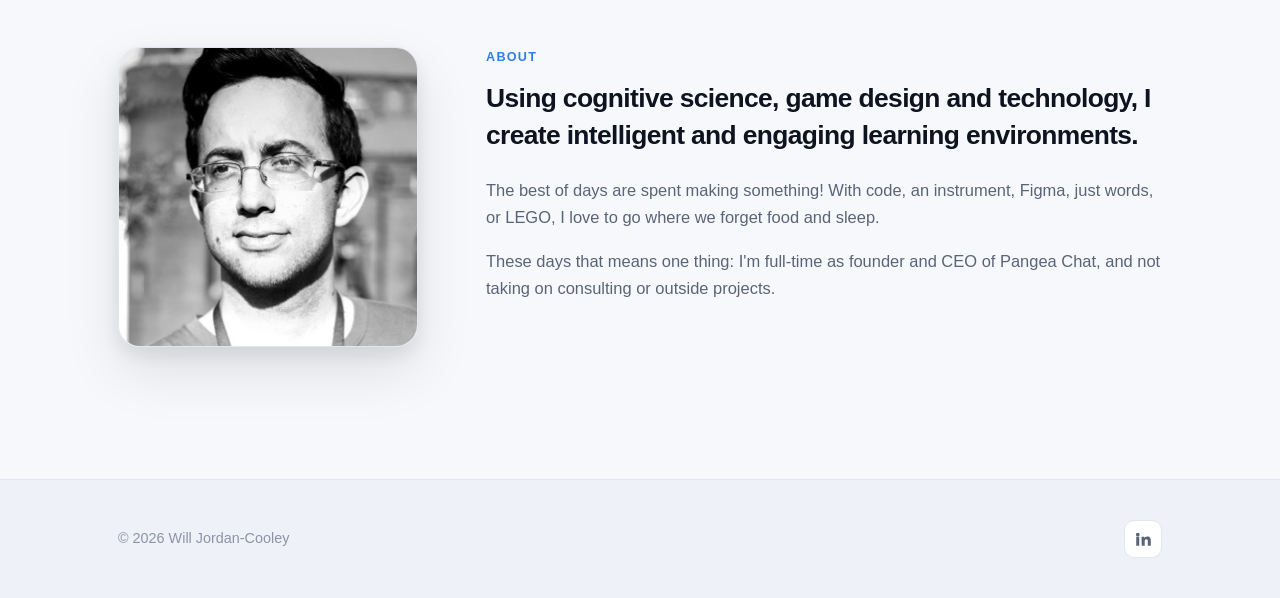
==== commit 5eb07e98: "Trim hero, hide writing section" ====
--- a/index.html
+++ b/index.html
@@ -40,7 +40,6 @@
     <nav aria-label="Primary">
       <ul class="nav__links" id="navLinks">
         <li><a href="#work">Work</a></li>
-        <li><a href="#writing">Writing</a></li>
         <li><a href="#experience">Experience</a></li>
         <li><a href="#about">About</a></li>
       </ul>
@@ -71,20 +70,6 @@
         Blending cognitive science, game design and technology to create
         next-generation learning systems.
       </p>
-
-      <p class="hero__sub">
-        I'm full-time on Pangea Chat, an AI-guided language learning environment built on
-        the Matrix protocol. Before that I designed educational games at BrainPOP,
-        including Time Zone X, Sortify and Guts and Bolts, and curated GameUp.
-      </p>
-
-      <div class="btn-row">
-        <a class="btn btn--primary" href="https://www.pangeachat.com/" target="_blank" rel="noopener">
-          Try Pangea Chat
-          <svg viewBox="0 0 24 24" fill="none" stroke="currentColor" stroke-width="2" stroke-linecap="round" stroke-linejoin="round" aria-hidden="true"><path d="M7 17 17 7M8 7h9v9"/></svg>
-        </a>
-        <a class="btn btn--ghost" href="#work">See earlier work</a>
-      </div>
 
       <div class="stats">
         <div class="stat">
@@ -303,7 +288,13 @@
     </div>
   </section>
 
-  <!-- ================= Writing ================= -->
+  <!-- ================= Writing (HIDDEN) ================= -->
+  <!-- Hidden for now: too sparse with only two posts. To restore, delete the
+       two comment markers around this section, re-add
+       <li><a href="#writing">Writing</a></li> to the nav, and put
+       section--sunken back on the Experience section so the tints alternate.
+       The two article pages under writing/ stay published either way. -->
+  <!--
   <section class="section" id="writing">
     <div class="wrap">
       <div class="section__head reveal">
@@ -343,9 +334,10 @@
       </div>
     </div>
   </section>
+  -->
 
   <!-- ================= Experience ================= -->
-  <section class="section section--sunken" id="experience">
+  <section class="section" id="experience">
     <div class="wrap">
       <div class="section__head reveal">
         <span class="section__kicker">Background</span>
--- a/assets/css/styles.css
+++ b/assets/css/styles.css
@@ -348,48 +348,6 @@
   color: transparent;
 }
 
-.hero__sub {
-  font-size: 1.03rem;
-  color: var(--text-faint);
-  max-width: 54ch;
-  margin-bottom: 34px;
-}
-
-.btn-row { display: flex; flex-wrap: wrap; gap: 12px; align-items: center; }
-
-.btn {
-  display: inline-flex;
-  align-items: center;
-  gap: 9px;
-  padding: 12px 22px;
-  border-radius: 999px;
-  font-size: 0.96rem;
-  font-weight: 600;
-  border: 1px solid transparent;
-  cursor: pointer;
-  transition: transform 0.18s ease, box-shadow 0.18s ease,
-    background 0.18s ease, border-color 0.18s ease;
-}
-.btn:hover { text-decoration: none; transform: translateY(-2px); }
-.btn svg { width: 17px; height: 17px; }
-
-.btn--primary {
-  background: var(--accent);
-  color: var(--on-accent);
-  box-shadow: 0 6px 18px color-mix(in srgb, var(--accent) 32%, transparent);
-}
-.btn--primary:hover {
-  box-shadow: 0 10px 26px color-mix(in srgb, var(--accent) 40%, transparent);
-}
-
-.btn--ghost {
-  background: var(--bg-elev);
-  color: var(--text);
-  border-color: var(--border-strong);
-  box-shadow: var(--shadow-sm);
-}
-.btn--ghost:hover { box-shadow: var(--shadow-md); }
-
 /* Hero stats */
 .stats {
   display: flex;
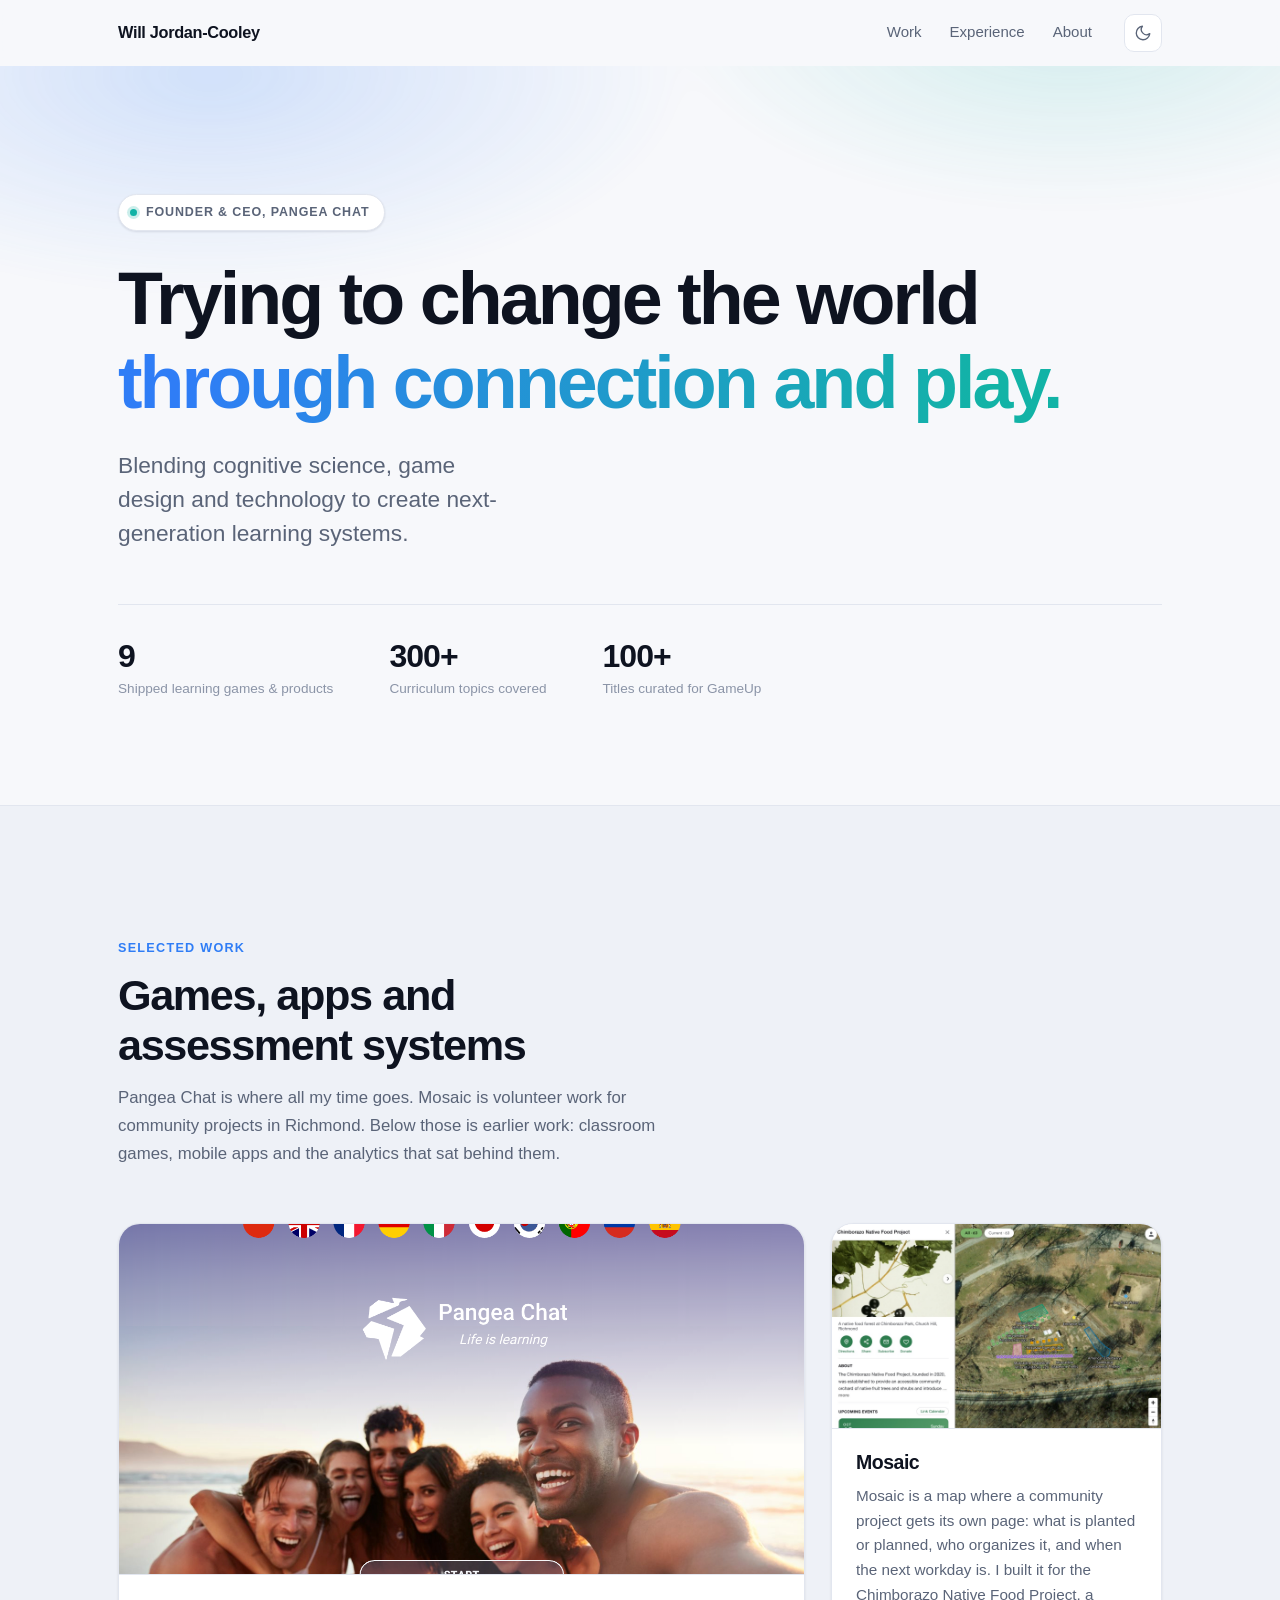
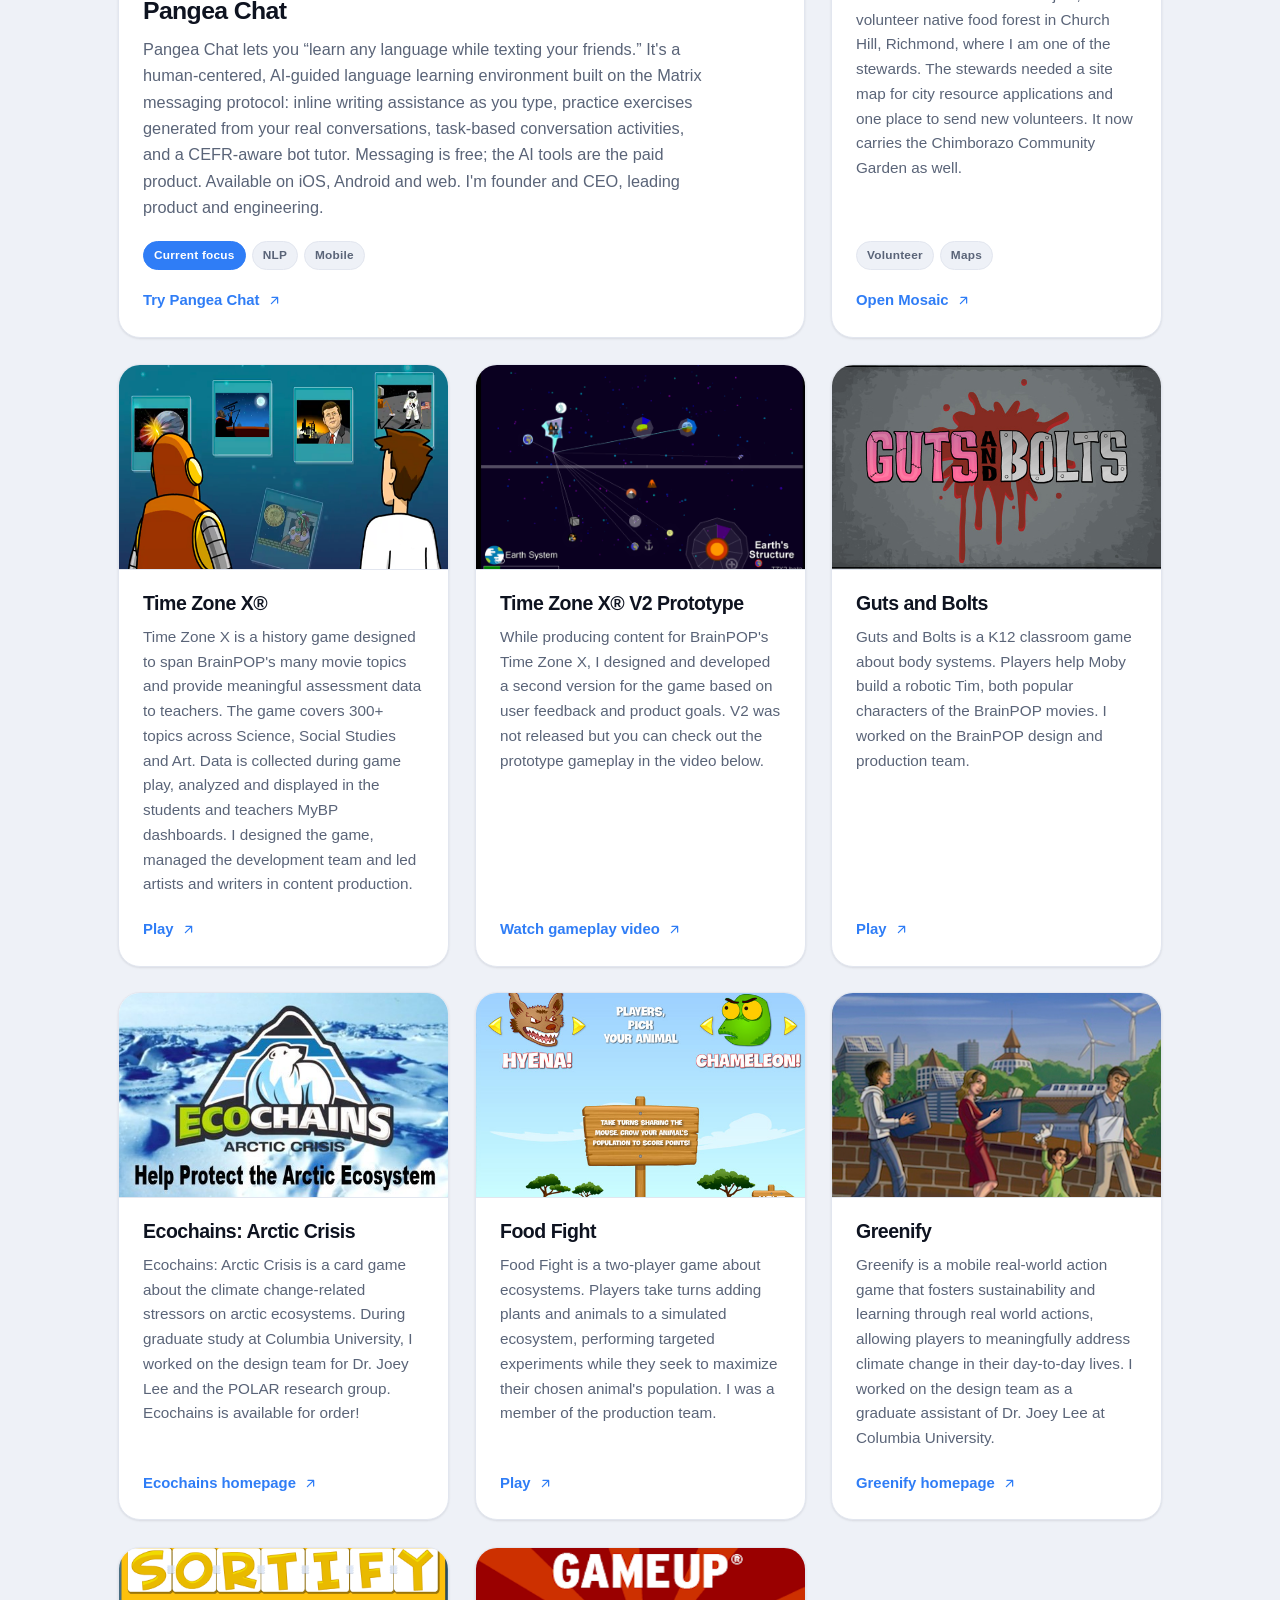
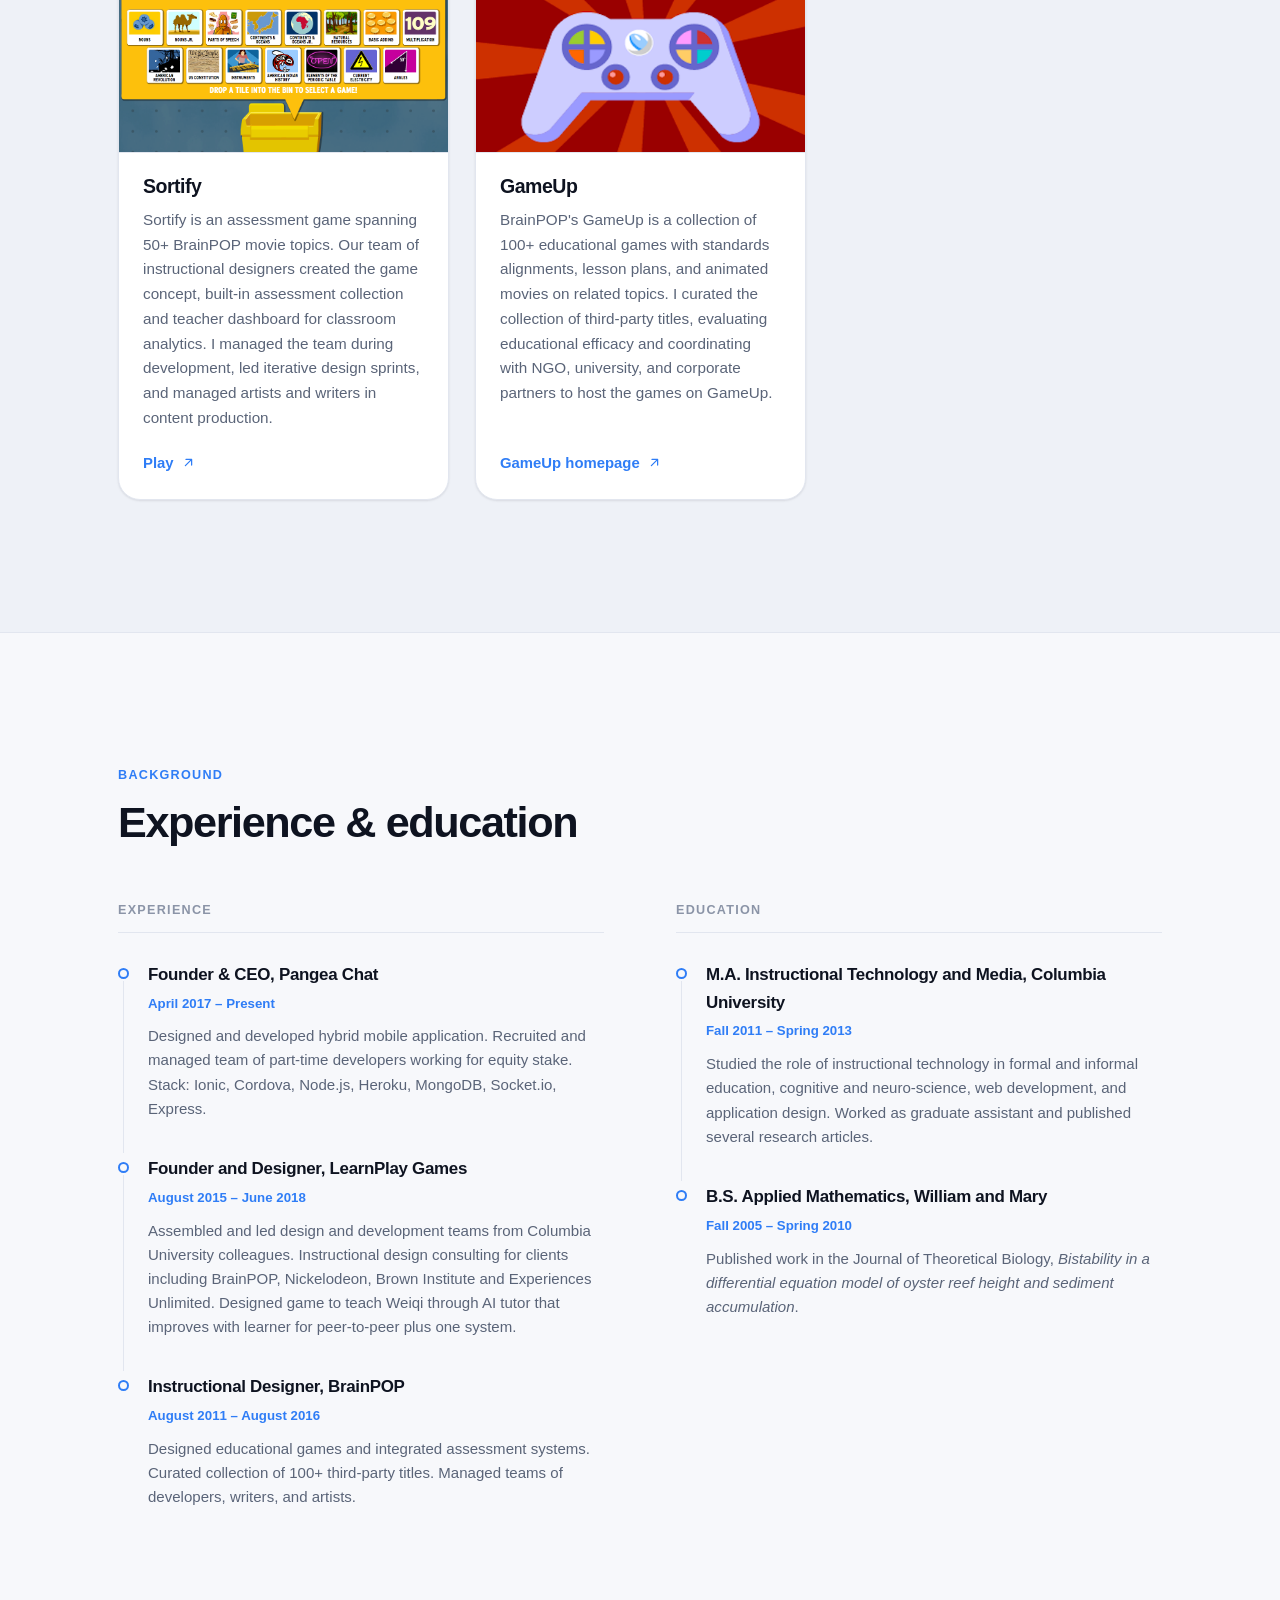
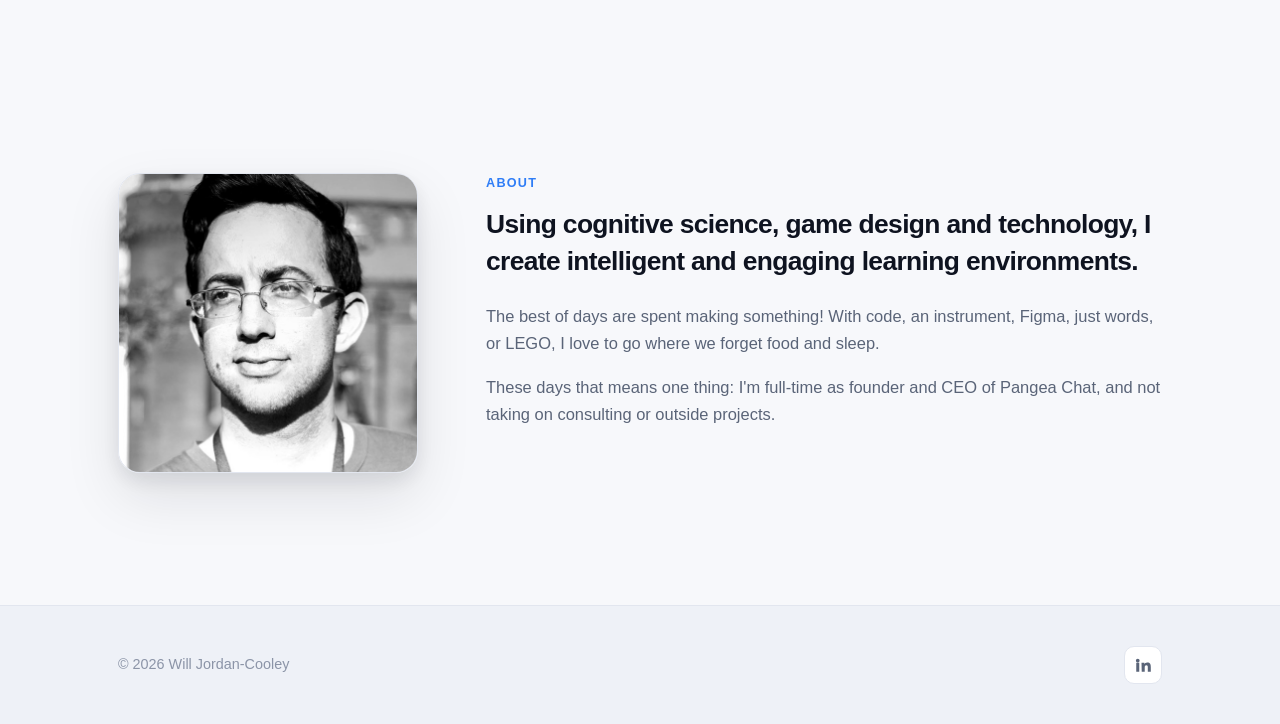
==== commit 9b9b819d: "Add Mosaic to selected work" ====
--- a/index.html
+++ b/index.html
@@ -95,8 +95,9 @@
         <span class="section__kicker">Selected work</span>
         <h2 class="section__title">Games, apps and assessment systems</h2>
         <p class="section__sub">
-          Pangea Chat is where all my time goes. Below it is earlier work: classroom
-          games, mobile apps and the analytics that sat behind them.
+          Pangea Chat is where all my time goes. Mosaic is volunteer work for community
+          projects in Richmond. Below those is earlier work: classroom games, mobile apps
+          and the analytics that sat behind them.
         </p>
       </div>
 
@@ -124,6 +125,31 @@
             </ul>
             <a class="card__link" href="https://www.pangeachat.com/" target="_blank" rel="noopener">
               Try Pangea Chat
+              <svg viewBox="0 0 24 24" fill="none" stroke="currentColor" stroke-width="2" stroke-linecap="round" stroke-linejoin="round" aria-hidden="true"><path d="M7 17 17 7M8 7h9v9"/></svg>
+            </a>
+          </div>
+        </article>
+
+        <article class="card reveal">
+          <div class="card__media">
+            <img src="assets/img/mosaic.jpg" alt="Mosaic showing the Chimborazo Native Food Project: a page with the next workday and organizers beside an aerial map of labelled plantings" loading="lazy" width="1440" height="900">
+          </div>
+          <div class="card__body">
+            <h3 class="card__title">Mosaic</h3>
+            <p class="card__text">
+              Mosaic is a map where a community project gets its own page: what is planted
+              or planned, who organizes it, and when the next workday is. I built it for the
+              Chimborazo Native Food Project, a volunteer native food forest in Church Hill,
+              Richmond, where I am one of the stewards. The stewards needed a site map for
+              city resource applications and one place to send new volunteers. It now
+              carries the Chimborazo Community Garden as well.
+            </p>
+            <ul class="tags" aria-label="Details">
+              <li class="tag">Volunteer</li>
+              <li class="tag">Maps</li>
+            </ul>
+            <a class="card__link" href="https://willjordancooley.com/mosaic/" target="_blank" rel="noopener">
+              Open Mosaic
               <svg viewBox="0 0 24 24" fill="none" stroke="currentColor" stroke-width="2" stroke-linecap="round" stroke-linejoin="round" aria-hidden="true"><path d="M7 17 17 7M8 7h9v9"/></svg>
             </a>
           </div>
